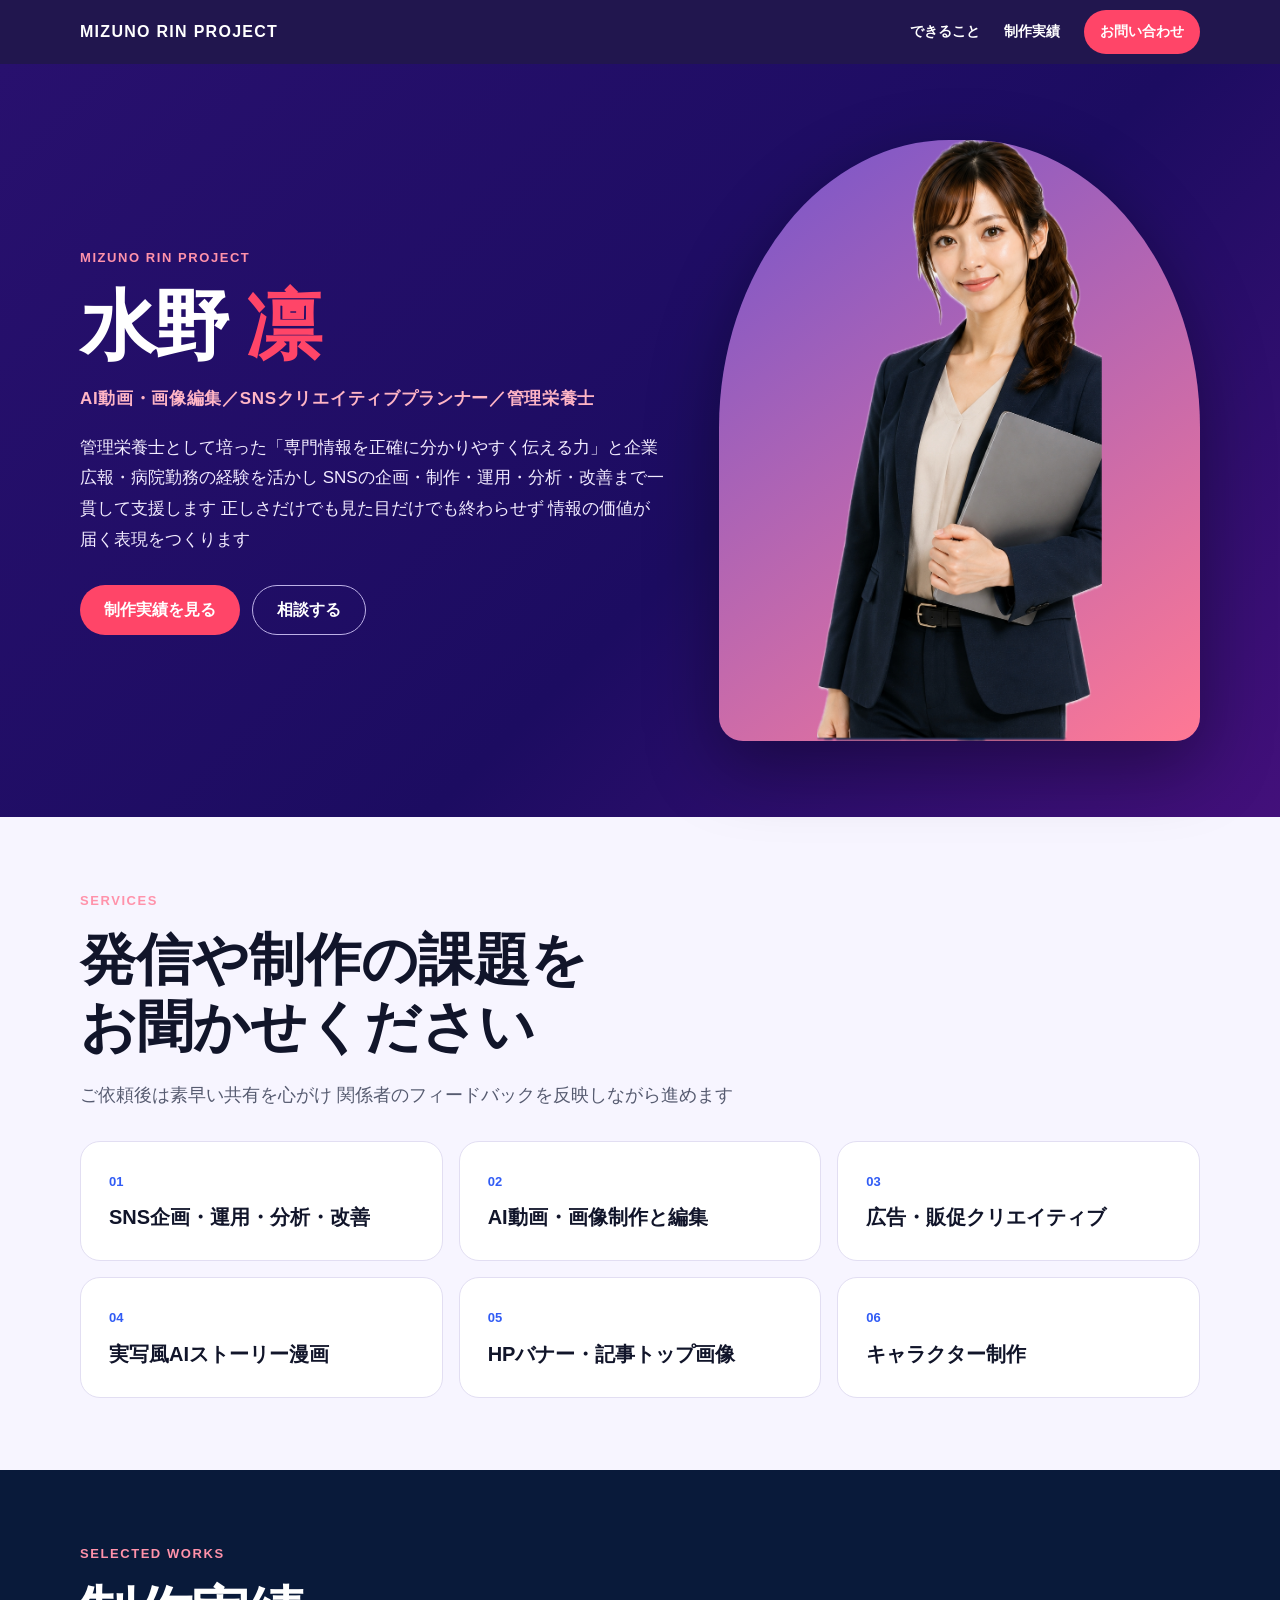
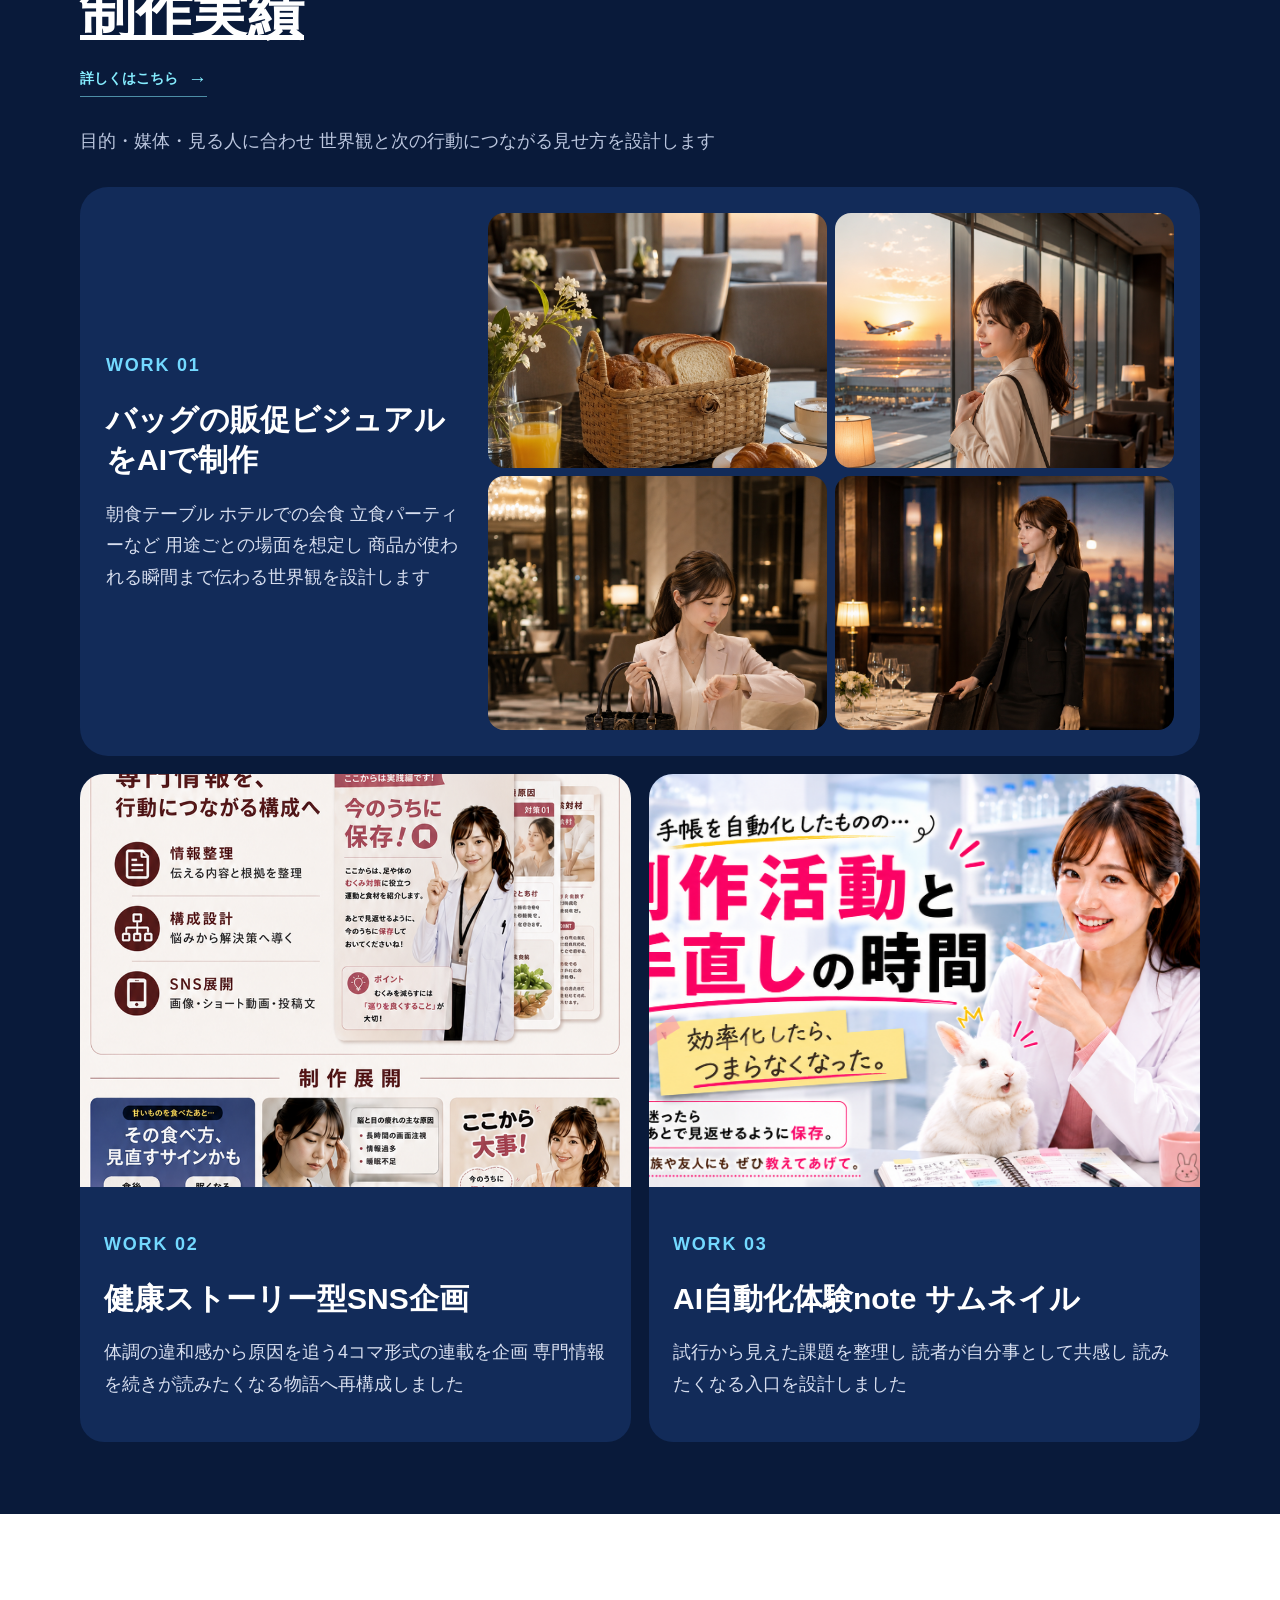
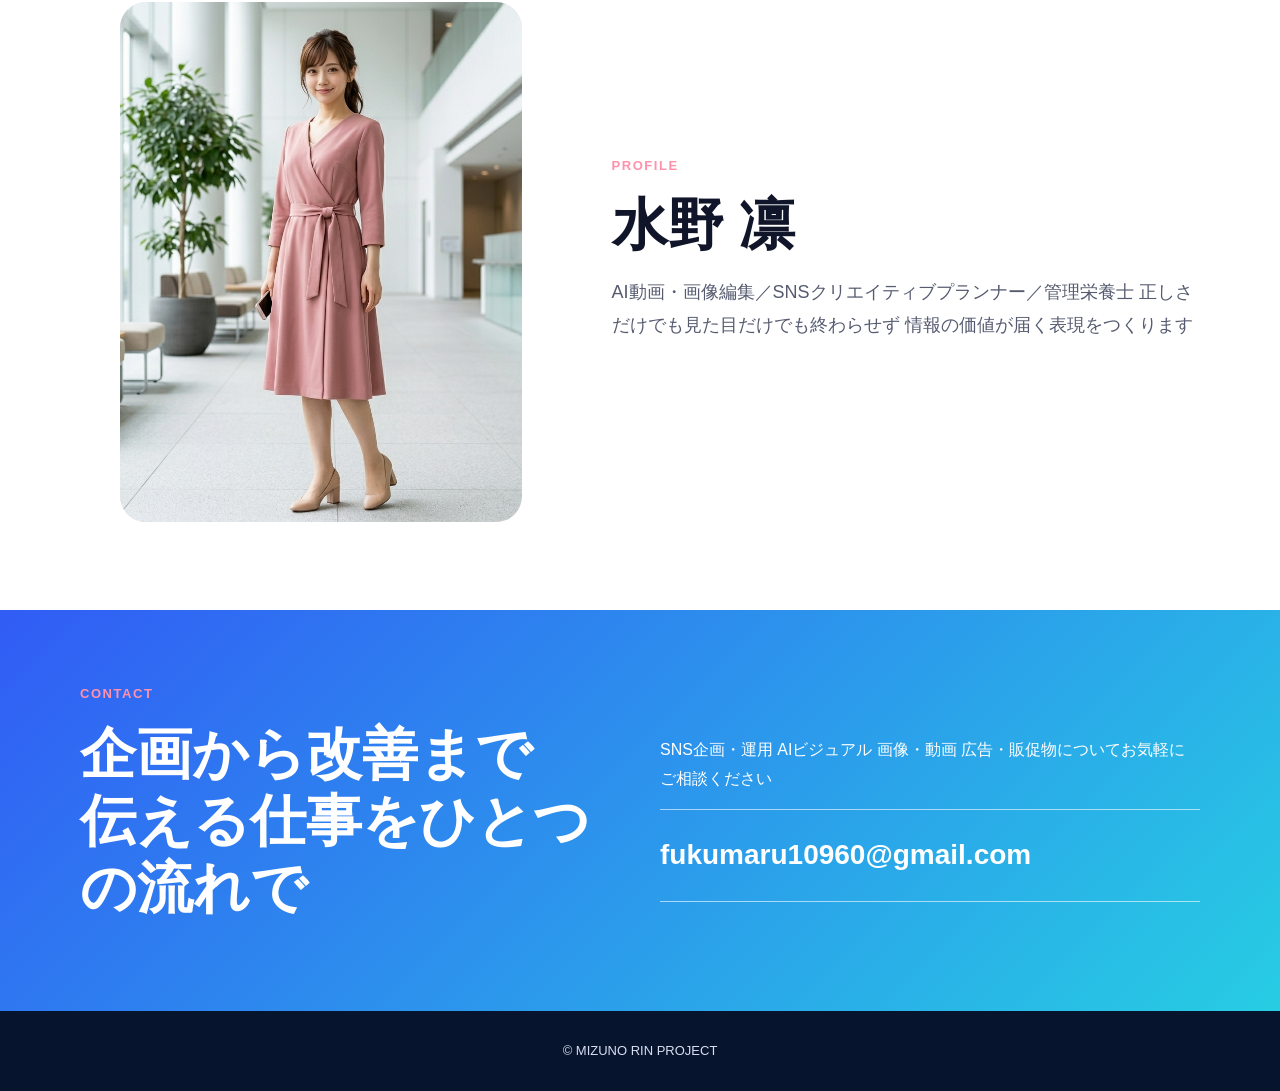
==== index.html @ 1989975f "Enlarge portfolio imagery and tighten spacing" ====
<!doctype html>
<html lang="ja">
<head>
  <meta charset="utf-8">
  <meta name="viewport" content="width=device-width,initial-scale=1">
  <script>if(new URLSearchParams(location.search).get("v")==="b99cf6d")location.replace("/portfolio/")</script>
  <title>水野凛｜AI動画・画像編集・SNSクリエイティブ</title>
  <meta name="description" content="水野凛プロジェクト SNS企画 AI動画・画像編集 販促ビジュアル制作を支援します">
  <style>
    :root{--purple:#24106b;--deep:#091a3a;--pink:#ff4568;--blue:#315cf5;--paper:#f7f5ff;--ink:#11152a}
    *{box-sizing:border-box}
    html{scroll-behavior:smooth}
    body{margin:0;color:var(--ink);background:#fff;font-family:"Yu Gothic",Meiryo,sans-serif;line-height:1.8}
    img{display:block;max-width:100%}
    a{color:inherit}
    .wrap{width:min(1120px,calc(100% - 40px));margin:auto}
    .nav{position:sticky;top:0;z-index:20;background:rgba(20,8,67,.94);backdrop-filter:blur(12px)}
    .nav-inner{min-height:64px;display:flex;align-items:center;justify-content:space-between;gap:20px;color:#fff}
    .brand{text-decoration:none;font-weight:800;letter-spacing:.08em}
    .nav-links{display:flex;gap:24px;align-items:center}
    .nav-links a{text-decoration:none;font-weight:700;font-size:14px}
    .nav-links .nav-cta{padding:9px 16px;border-radius:999px;background:var(--pink)}
    .hero{color:#fff;background:linear-gradient(135deg,#28106e 0%,#1c0c61 58%,#43107b 100%);padding:76px 0}
    .hero-grid{display:grid;grid-template-columns:1.1fr .9fr;align-items:center;gap:52px}
    .eyebrow,.section-label{margin:0 0 14px;color:#ff92aa;font-weight:900;letter-spacing:.12em;font-size:13px}
    h1{margin:0;font-size:clamp(42px,6vw,76px);line-height:1.12;letter-spacing:-.03em}
    h1 span{color:var(--pink)}
    .hero-role{margin:16px 0 0;color:#ffb5c5;font-size:17px;font-weight:800;letter-spacing:.04em}
    .lead{max-width:720px;margin:18px 0 0;font-size:17px;color:#f2ebff}
    .hero-actions{display:flex;flex-wrap:wrap;gap:12px;margin-top:30px}
    .button{display:inline-flex;min-height:50px;align-items:center;justify-content:center;padding:0 24px;border-radius:999px;text-decoration:none;font-weight:900}
    .primary{background:var(--pink);color:#fff}.secondary{border:1px solid #bdb1e7;color:#fff}
    .hero-image{align-self:end;overflow:hidden;margin:0;border-radius:48% 48% 24px 24px;background:linear-gradient(145deg,#7455cc,#ff7894);box-shadow:0 24px 70px rgba(0,0,0,.36)}
    .hero-image img{width:100%;aspect-ratio:4/5;object-fit:contain;object-position:center bottom}
    section{padding:72px 0}
    .section-title{margin:0 0 18px;font-size:clamp(32px,5vw,56px);line-height:1.2}
    .intro{max-width:780px;margin:0 0 30px;font-size:18px;color:#565b70}
    .services{background:var(--paper)}
    .service-grid{display:grid;grid-template-columns:repeat(3,1fr);gap:16px}
    .service-card{padding:28px;border-radius:20px;background:#fff;border:1px solid #e2def2}
    .service-card b{display:block;margin-bottom:10px;color:var(--blue);font-size:13px}
    .service-card h3{margin:0;font-size:20px;line-height:1.45}
    .works{background:var(--deep);color:#fff}
    .works .intro{color:#bbc6de}
    .feature{display:grid;grid-template-columns:.68fr 1.32fr;gap:28px;align-items:center;padding:26px;border-radius:28px;background:#122b59}
    .feature h3,.work-card h3{margin:8px 0 16px;font-size:30px;line-height:1.35}
    .feature p,.work-card p{color:#d7deef;font-size:18px;line-height:1.75}
    .gallery{display:grid;grid-template-columns:1fr 1fr;gap:8px}
    .gallery img{width:100%;aspect-ratio:4/3;object-fit:cover;border-radius:16px}
    .gallery img:nth-child(n+2){object-position:center top}
    .work-grid{display:grid;grid-template-columns:1fr 1fr;gap:18px;margin-top:18px}
    .work-card{overflow:hidden;border-radius:24px;background:#122b59}
    .work-card>img{width:100%;aspect-ratio:4/3;object-fit:cover}
    .work-copy{padding:24px}
    .work-index{color:#73d9ff!important;font-weight:900;font-size:14px;letter-spacing:.1em}
    .about-grid{display:grid;grid-template-columns:.9fr 1.1fr;gap:50px;align-items:center}
    .about-photo{display:flex;align-items:flex-end;justify-content:center;overflow:hidden;min-height:520px;border-radius:26px;background:linear-gradient(145deg,#f3eaff,#ffdfe6)}
    .about-photo img{width:100%;height:520px;object-fit:cover;object-position:center 24%}
    .contact{background:linear-gradient(135deg,#315cf5,#27cde3);color:#fff}
    .contact-grid{display:grid;grid-template-columns:1fr 1fr;gap:40px;align-items:center}
    .mail{display:block;padding:20px 0;border-top:1px solid rgba(255,255,255,.6);border-bottom:1px solid rgba(255,255,255,.6);font-size:clamp(18px,3vw,28px);font-weight:900;text-decoration:none;overflow-wrap:anywhere}
    footer{padding:28px 0;background:#07142d;color:#d7deef;text-align:center;font-size:13px}
    .floating{display:none}
    @media(max-width:760px){
      .wrap{width:min(100% - 28px,620px)}
      .nav-inner{min-height:58px}.brand{font-size:13px}.nav-links a:not(.nav-cta){display:none}.nav-links{gap:0}
      .nav-links .nav-cta{padding:8px 13px;font-size:13px}
      .hero{padding:48px 0 56px}.hero-grid,.feature,.about-grid,.contact-grid{grid-template-columns:1fr;gap:28px}
      h1{font-size:44px}.hero-role{font-size:15px}.lead{font-size:16px}.hero-image{order:-1;width:min(88%,360px);margin:0 auto;border-radius:48% 48% 20px 20px}.hero-image img{aspect-ratio:4/4.6}
      section{padding:48px 0}.section-title{font-size:32px}.intro{font-size:17px;margin-bottom:24px}
      .service-grid,.work-grid{grid-template-columns:1fr}.service-card{padding:22px}
      .feature{padding:18px}.feature h3,.work-card h3{font-size:25px}.feature p,.work-card p{font-size:17px}.gallery{gap:7px}.gallery img{border-radius:10px}
      .work-copy{padding:20px}.about-photo{min-height:420px}.about-photo img{height:420px}
      .floating{display:flex;position:fixed;right:14px;bottom:14px;z-index:30;min-height:48px;align-items:center;padding:0 18px;border-radius:999px;background:var(--pink);color:#fff;text-decoration:none;font-weight:900;box-shadow:0 10px 30px rgba(0,0,0,.28)}
    }
  
    .works-more{display:inline-flex;align-items:center;gap:10px;margin:-18px 0 28px;color:#85edff;border-bottom:1px solid rgba(133,237,255,.55);font-size:14px;font-weight:800;text-decoration:none}
    .works-more span{font-size:19px;transition:transform .2s ease}
    .works-more:hover span{transform:translateX(4px)}
  </style>
</head>
<body>
  <header class="nav"><div class="wrap nav-inner"><a class="brand" href="#top">MIZUNO RIN PROJECT</a><nav class="nav-links"><a href="#services">できること</a><a href="https://mizunorinproject-web.github.io/portfolio/">制作実績</a><a class="nav-cta" href="#contact">お問い合わせ</a></nav></div></header>
  <main>
    <section class="hero" id="top"><div class="wrap hero-grid"><div><p class="eyebrow">MIZUNO RIN PROJECT</p><h1>水野 <span>凛</span></h1><p class="hero-role">AI動画・画像編集／SNSクリエイティブプランナー／管理栄養士</p><p class="lead">管理栄養士として培った「専門情報を正確に分かりやすく伝える力」と企業広報・病院勤務の経験を活かし SNSの企画・制作・運用・分析・改善まで一貫して支援します 正しさだけでも見た目だけでも終わらせず 情報の価値が届く表現をつくります</p><div class="hero-actions"><a class="button primary" href="https://mizunorinproject-web.github.io/portfolio/">制作実績を見る</a><a class="button secondary" href="#contact">相談する</a></div></div><figure class="hero-image"><img src="public/assets/mizuno-rin-suit.png" alt="スーツ姿の水野凛"></figure></div></section>
    <section class="services" id="services"><div class="wrap"><p class="section-label">SERVICES</p><h2 class="section-title">発信や制作の課題を<br>お聞かせください</h2><p class="intro">ご依頼後は素早い共有を心がけ 関係者のフィードバックを反映しながら進めます</p><div class="service-grid"><article class="service-card"><b>01</b><h3>SNS企画・運用・分析・改善</h3></article><article class="service-card"><b>02</b><h3>AI動画・画像制作と編集</h3></article><article class="service-card"><b>03</b><h3>広告・販促クリエイティブ</h3></article><article class="service-card"><b>04</b><h3>実写風AIストーリー漫画</h3></article><article class="service-card"><b>05</b><h3>HPバナー・記事トップ画像</h3></article><article class="service-card"><b>06</b><h3>キャラクター制作</h3></article></div></div></section>
    <section class="works" id="works"><div class="wrap"><p class="section-label">SELECTED WORKS</p><h2 class="section-title"><a href="https://mizunorinproject-web.github.io/portfolio/">制作実績</a></h2><a class="works-more" href="https://mizunorinproject-web.github.io/portfolio/">詳しくはこちら <span>→</span></a><p class="intro">目的・媒体・見る人に合わせ 世界観と次の行動につながる見せ方を設計します</p><article class="feature"><div><p class="work-index">WORK 01</p><h3>バッグの販促ビジュアルをAIで制作</h3><p>朝食テーブル ホテルでの会食 立食パーティーなど 用途ごとの場面を想定し 商品が使われる瞬間まで伝わる世界観を設計します</p></div><div class="gallery"><img src="public/assets/basket-breakfast.png" alt="朝食テーブルのカゴバッグ"><img src="public/assets/basket-airport.png" alt="空港ラウンジのカゴバッグ"><img src="public/assets/basket-hotel.png" alt="ホテルでのカゴバッグ"><img src="public/assets/basket-dinner.png" alt="会食でのカゴバッグ"></div></article><div class="work-grid"><article class="work-card"><img src="portfolio2.png" alt="健康ストーリー型SNS企画"><div class="work-copy"><p class="work-index">WORK 02</p><h3>健康ストーリー型SNS企画</h3><p>体調の違和感から原因を追う4コマ形式の連載を企画 専門情報を続きが読みたくなる物語へ再構成しました</p></div></article><article class="work-card"><img src="public/assets/ai-note-thumbnail.png" alt="AI自動化体験noteのサムネイル"><div class="work-copy"><p class="work-index">WORK 03</p><h3>AI自動化体験note サムネイル</h3><p>試行から見えた課題を整理し 読者が自分事として共感し 読みたくなる入口を設計しました</p></div></article></div></div></section>
    <section><div class="wrap about-grid"><figure class="about-photo"><img src="public/assets/mizuno-rin-casual.jpeg" alt="ピンクのカジュアルウェアを着た水野凛"></figure><div><p class="section-label">PROFILE</p><h2 class="section-title">水野 凛</h2><p class="intro">AI動画・画像編集／SNSクリエイティブプランナー／管理栄養士 正しさだけでも見た目だけでも終わらせず 情報の価値が届く表現をつくります</p></div></div></section>
    <section class="contact" id="contact"><div class="wrap contact-grid"><div><p class="section-label">CONTACT</p><h2 class="section-title">企画から改善まで<br>伝える仕事をひとつの流れで</h2></div><div><p>SNS企画・運用 AIビジュアル 画像・動画 広告・販促物についてお気軽にご相談ください</p><a class="mail" href="mailto:fukumaru10960@gmail.com">fukumaru10960@gmail.com</a></div></div></section>
  </main>
  <footer>© MIZUNO RIN PROJECT</footer>
  <a class="floating" href="#contact">お問い合わせ</a>
</body>
</html>
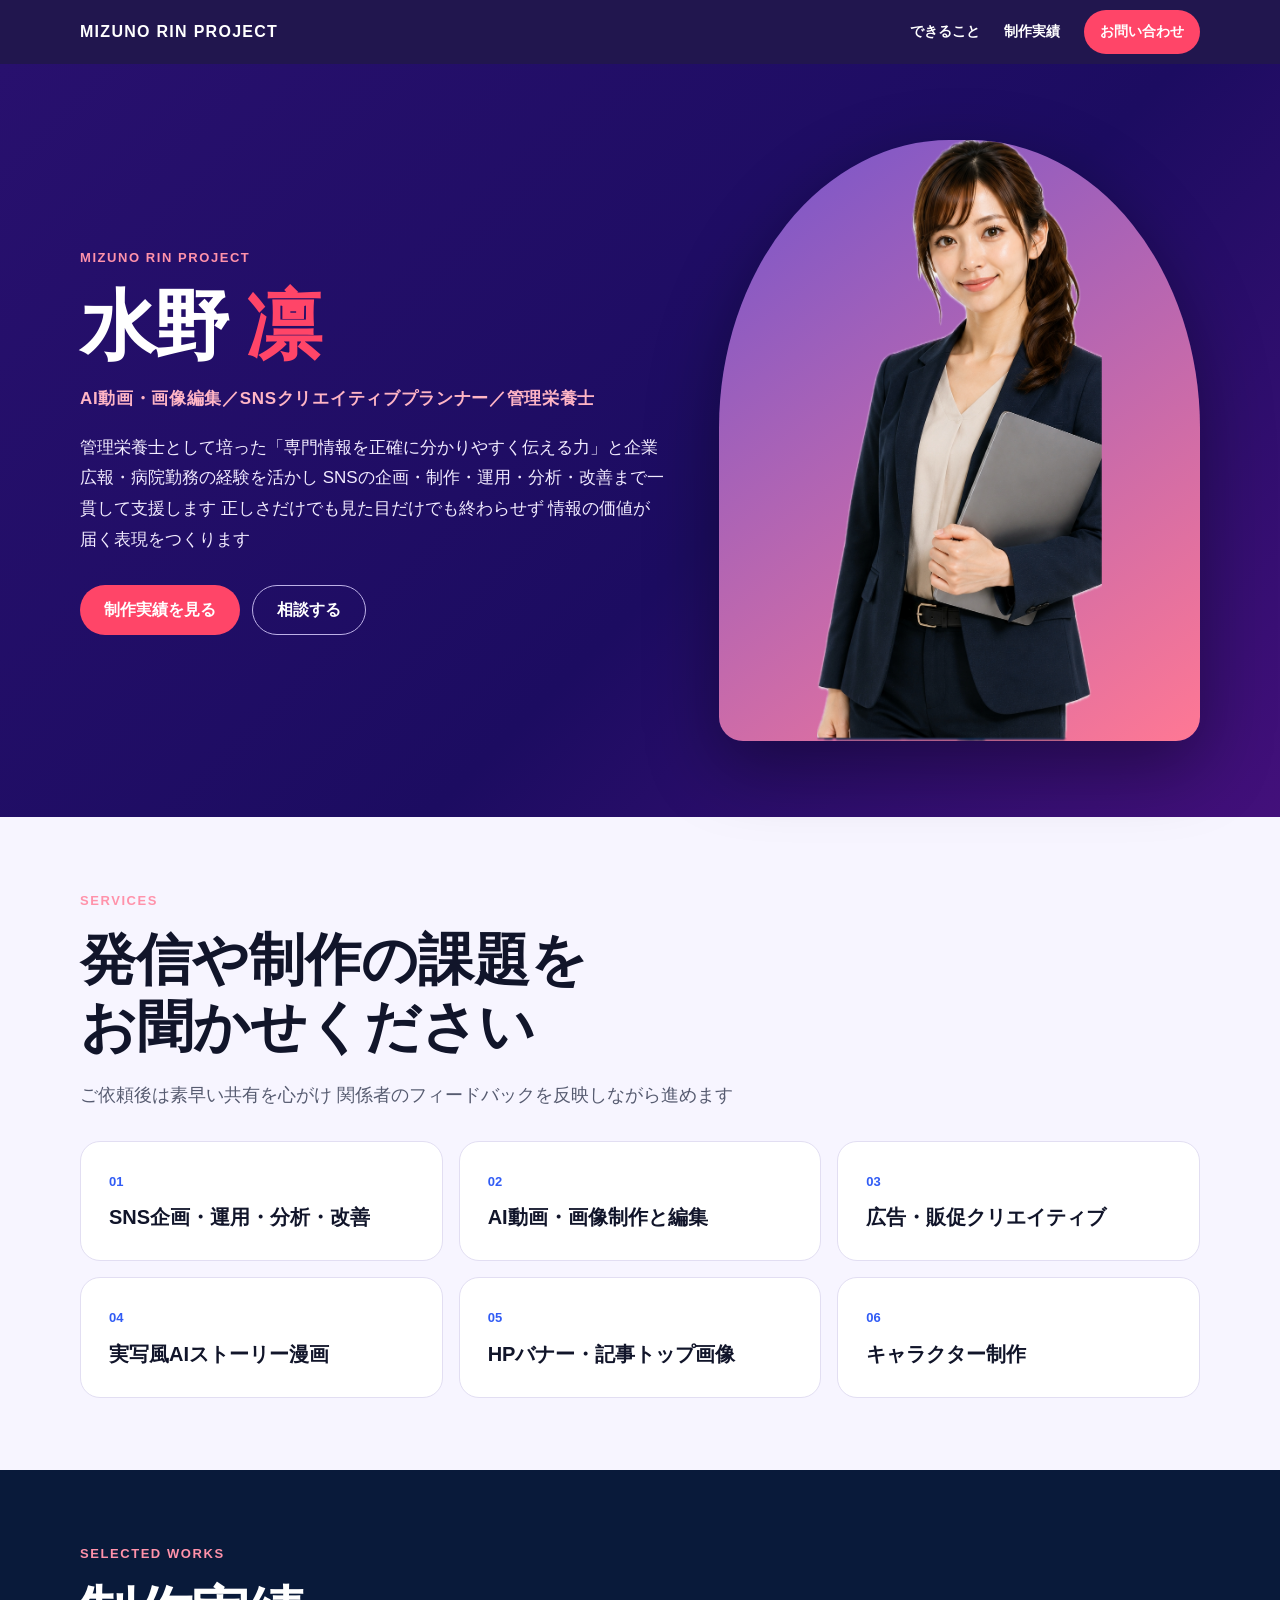
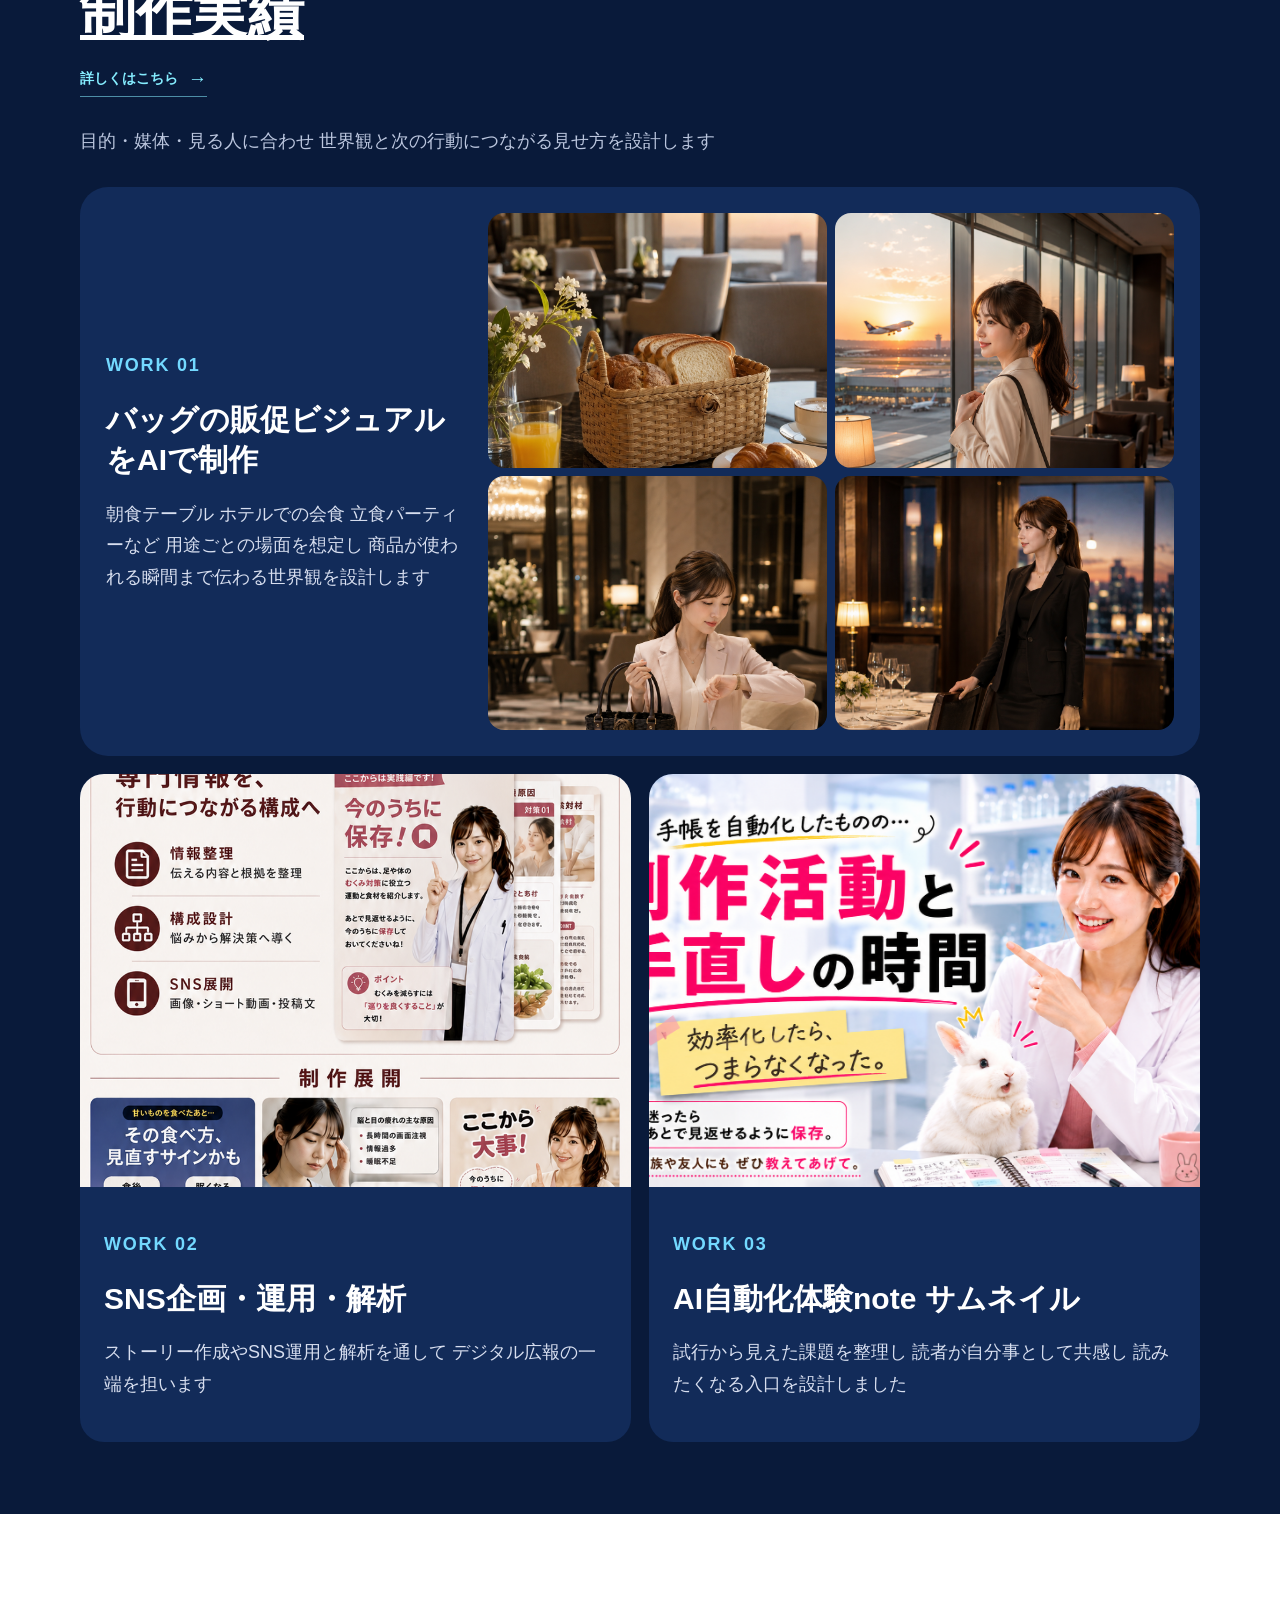
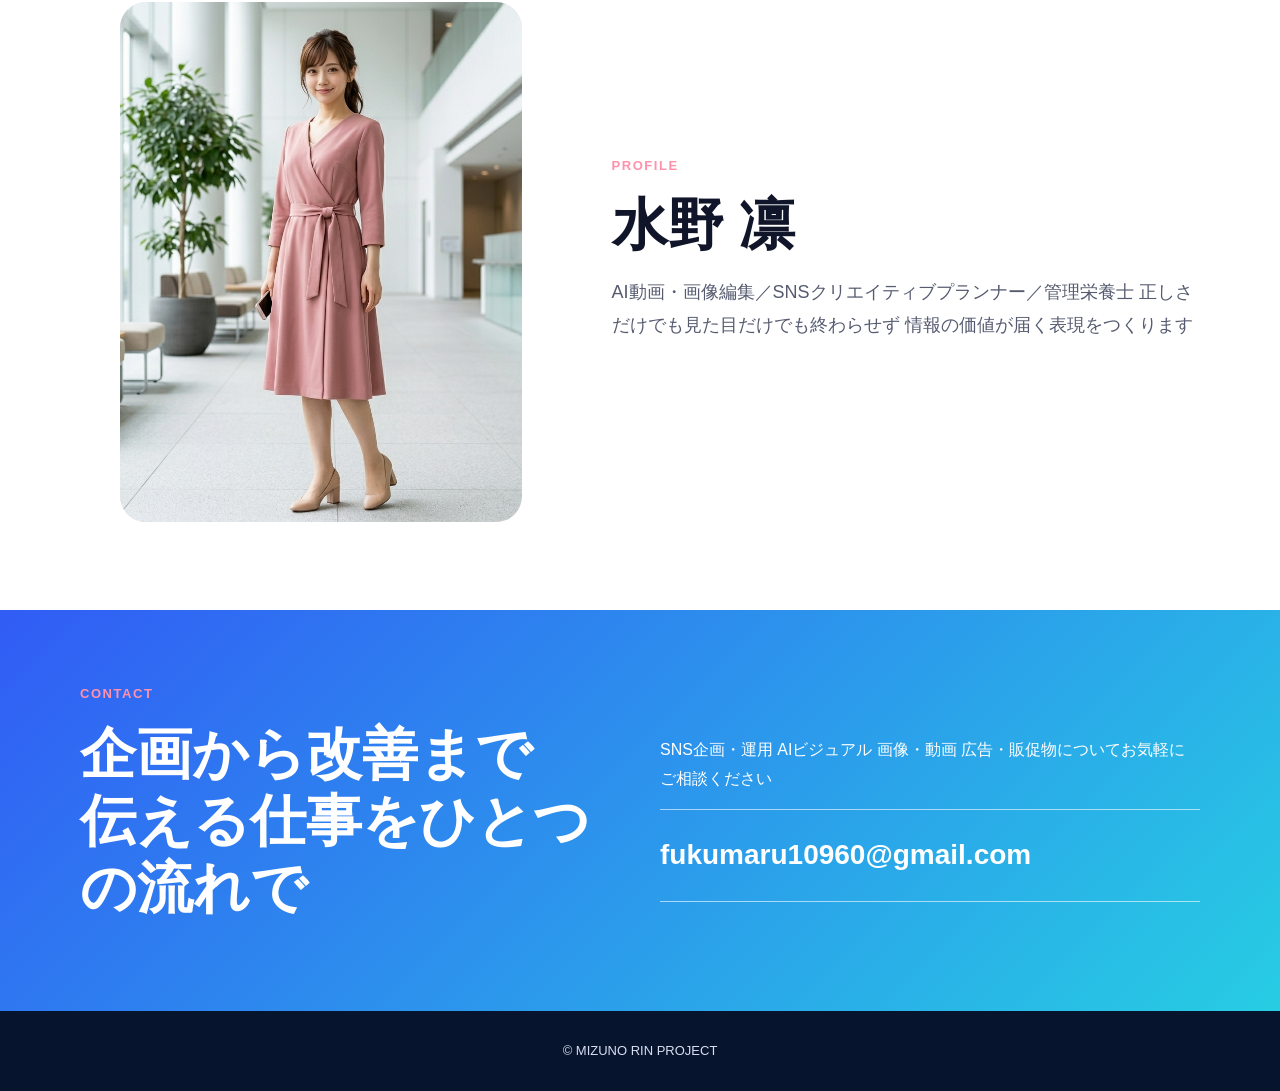
==== commit 598c28cd: "Correct LP SNS service description" ====
--- a/index.html
+++ b/index.html
@@ -84,7 +84,7 @@
   <main>
     <section class="hero" id="top"><div class="wrap hero-grid"><div><p class="eyebrow">MIZUNO RIN PROJECT</p><h1>水野 <span>凛</span></h1><p class="hero-role">AI動画・画像編集／SNSクリエイティブプランナー／管理栄養士</p><p class="lead">管理栄養士として培った「専門情報を正確に分かりやすく伝える力」と企業広報・病院勤務の経験を活かし SNSの企画・制作・運用・分析・改善まで一貫して支援します 正しさだけでも見た目だけでも終わらせず 情報の価値が届く表現をつくります</p><div class="hero-actions"><a class="button primary" href="https://mizunorinproject-web.github.io/portfolio/">制作実績を見る</a><a class="button secondary" href="#contact">相談する</a></div></div><figure class="hero-image"><img src="public/assets/mizuno-rin-suit.png" alt="スーツ姿の水野凛"></figure></div></section>
     <section class="services" id="services"><div class="wrap"><p class="section-label">SERVICES</p><h2 class="section-title">発信や制作の課題を<br>お聞かせください</h2><p class="intro">ご依頼後は素早い共有を心がけ 関係者のフィードバックを反映しながら進めます</p><div class="service-grid"><article class="service-card"><b>01</b><h3>SNS企画・運用・分析・改善</h3></article><article class="service-card"><b>02</b><h3>AI動画・画像制作と編集</h3></article><article class="service-card"><b>03</b><h3>広告・販促クリエイティブ</h3></article><article class="service-card"><b>04</b><h3>実写風AIストーリー漫画</h3></article><article class="service-card"><b>05</b><h3>HPバナー・記事トップ画像</h3></article><article class="service-card"><b>06</b><h3>キャラクター制作</h3></article></div></div></section>
-    <section class="works" id="works"><div class="wrap"><p class="section-label">SELECTED WORKS</p><h2 class="section-title"><a href="https://mizunorinproject-web.github.io/portfolio/">制作実績</a></h2><a class="works-more" href="https://mizunorinproject-web.github.io/portfolio/">詳しくはこちら <span>→</span></a><p class="intro">目的・媒体・見る人に合わせ 世界観と次の行動につながる見せ方を設計します</p><article class="feature"><div><p class="work-index">WORK 01</p><h3>バッグの販促ビジュアルをAIで制作</h3><p>朝食テーブル ホテルでの会食 立食パーティーなど 用途ごとの場面を想定し 商品が使われる瞬間まで伝わる世界観を設計します</p></div><div class="gallery"><img src="public/assets/basket-breakfast.png" alt="朝食テーブルのカゴバッグ"><img src="public/assets/basket-airport.png" alt="空港ラウンジのカゴバッグ"><img src="public/assets/basket-hotel.png" alt="ホテルでのカゴバッグ"><img src="public/assets/basket-dinner.png" alt="会食でのカゴバッグ"></div></article><div class="work-grid"><article class="work-card"><img src="portfolio2.png" alt="健康ストーリー型SNS企画"><div class="work-copy"><p class="work-index">WORK 02</p><h3>健康ストーリー型SNS企画</h3><p>体調の違和感から原因を追う4コマ形式の連載を企画 専門情報を続きが読みたくなる物語へ再構成しました</p></div></article><article class="work-card"><img src="public/assets/ai-note-thumbnail.png" alt="AI自動化体験noteのサムネイル"><div class="work-copy"><p class="work-index">WORK 03</p><h3>AI自動化体験note サムネイル</h3><p>試行から見えた課題を整理し 読者が自分事として共感し 読みたくなる入口を設計しました</p></div></article></div></div></section>
+    <section class="works" id="works"><div class="wrap"><p class="section-label">SELECTED WORKS</p><h2 class="section-title"><a href="https://mizunorinproject-web.github.io/portfolio/">制作実績</a></h2><a class="works-more" href="https://mizunorinproject-web.github.io/portfolio/">詳しくはこちら <span>→</span></a><p class="intro">目的・媒体・見る人に合わせ 世界観と次の行動につながる見せ方を設計します</p><article class="feature"><div><p class="work-index">WORK 01</p><h3>バッグの販促ビジュアルをAIで制作</h3><p>朝食テーブル ホテルでの会食 立食パーティーなど 用途ごとの場面を想定し 商品が使われる瞬間まで伝わる世界観を設計します</p></div><div class="gallery"><img src="public/assets/basket-breakfast.png" alt="朝食テーブルのカゴバッグ"><img src="public/assets/basket-airport.png" alt="空港ラウンジのカゴバッグ"><img src="public/assets/basket-hotel.png" alt="ホテルでのカゴバッグ"><img src="public/assets/basket-dinner.png" alt="会食でのカゴバッグ"></div></article><div class="work-grid"><article class="work-card"><img src="portfolio2.png" alt="SNS企画・運用・解析の制作実績"><div class="work-copy"><p class="work-index">WORK 02</p><h3>SNS企画・運用・解析</h3><p>ストーリー作成やSNS運用と解析を通して デジタル広報の一端を担います</p></div></article><article class="work-card"><img src="public/assets/ai-note-thumbnail.png" alt="AI自動化体験noteのサムネイル"><div class="work-copy"><p class="work-index">WORK 03</p><h3>AI自動化体験note サムネイル</h3><p>試行から見えた課題を整理し 読者が自分事として共感し 読みたくなる入口を設計しました</p></div></article></div></div></section>
     <section><div class="wrap about-grid"><figure class="about-photo"><img src="public/assets/mizuno-rin-casual.jpeg" alt="ピンクのカジュアルウェアを着た水野凛"></figure><div><p class="section-label">PROFILE</p><h2 class="section-title">水野 凛</h2><p class="intro">AI動画・画像編集／SNSクリエイティブプランナー／管理栄養士 正しさだけでも見た目だけでも終わらせず 情報の価値が届く表現をつくります</p></div></div></section>
     <section class="contact" id="contact"><div class="wrap contact-grid"><div><p class="section-label">CONTACT</p><h2 class="section-title">企画から改善まで<br>伝える仕事をひとつの流れで</h2></div><div><p>SNS企画・運用 AIビジュアル 画像・動画 広告・販促物についてお気軽にご相談ください</p><a class="mail" href="mailto:fukumaru10960@gmail.com">fukumaru10960@gmail.com</a></div></div></section>
   </main>
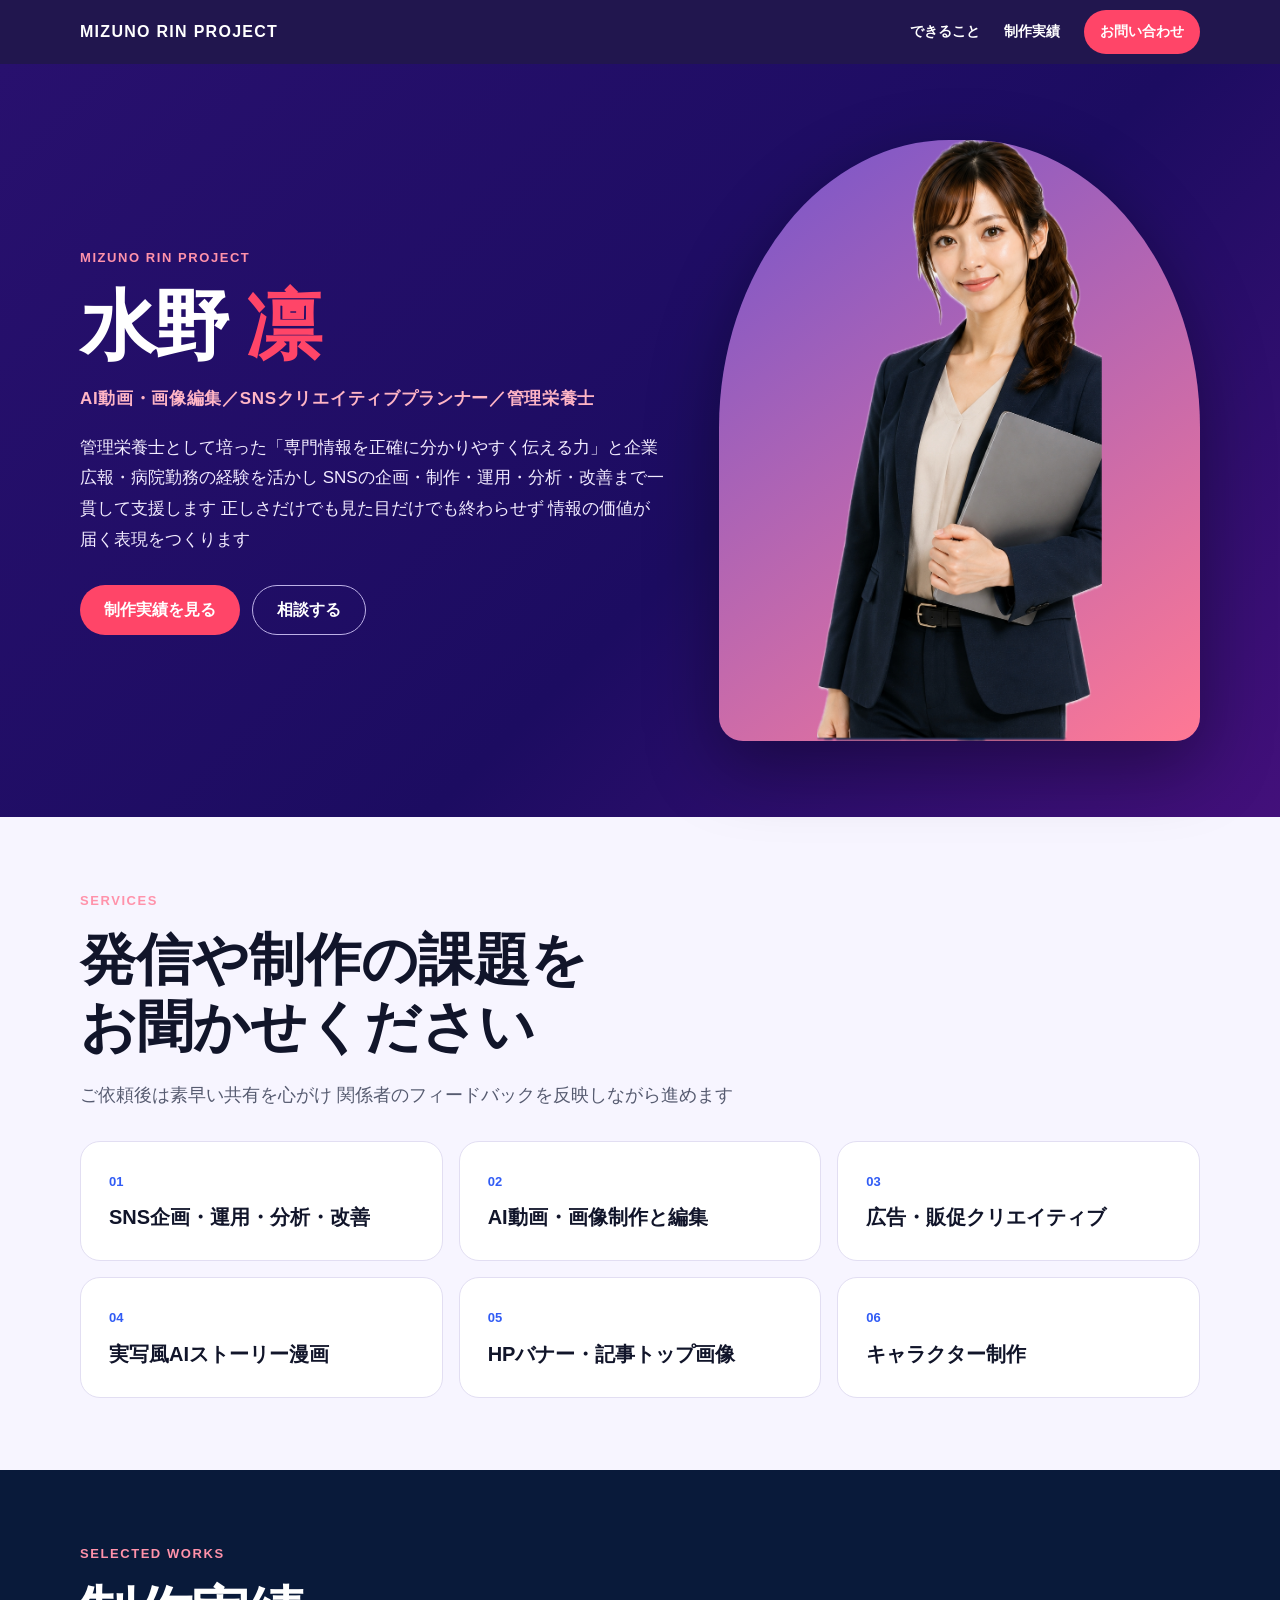
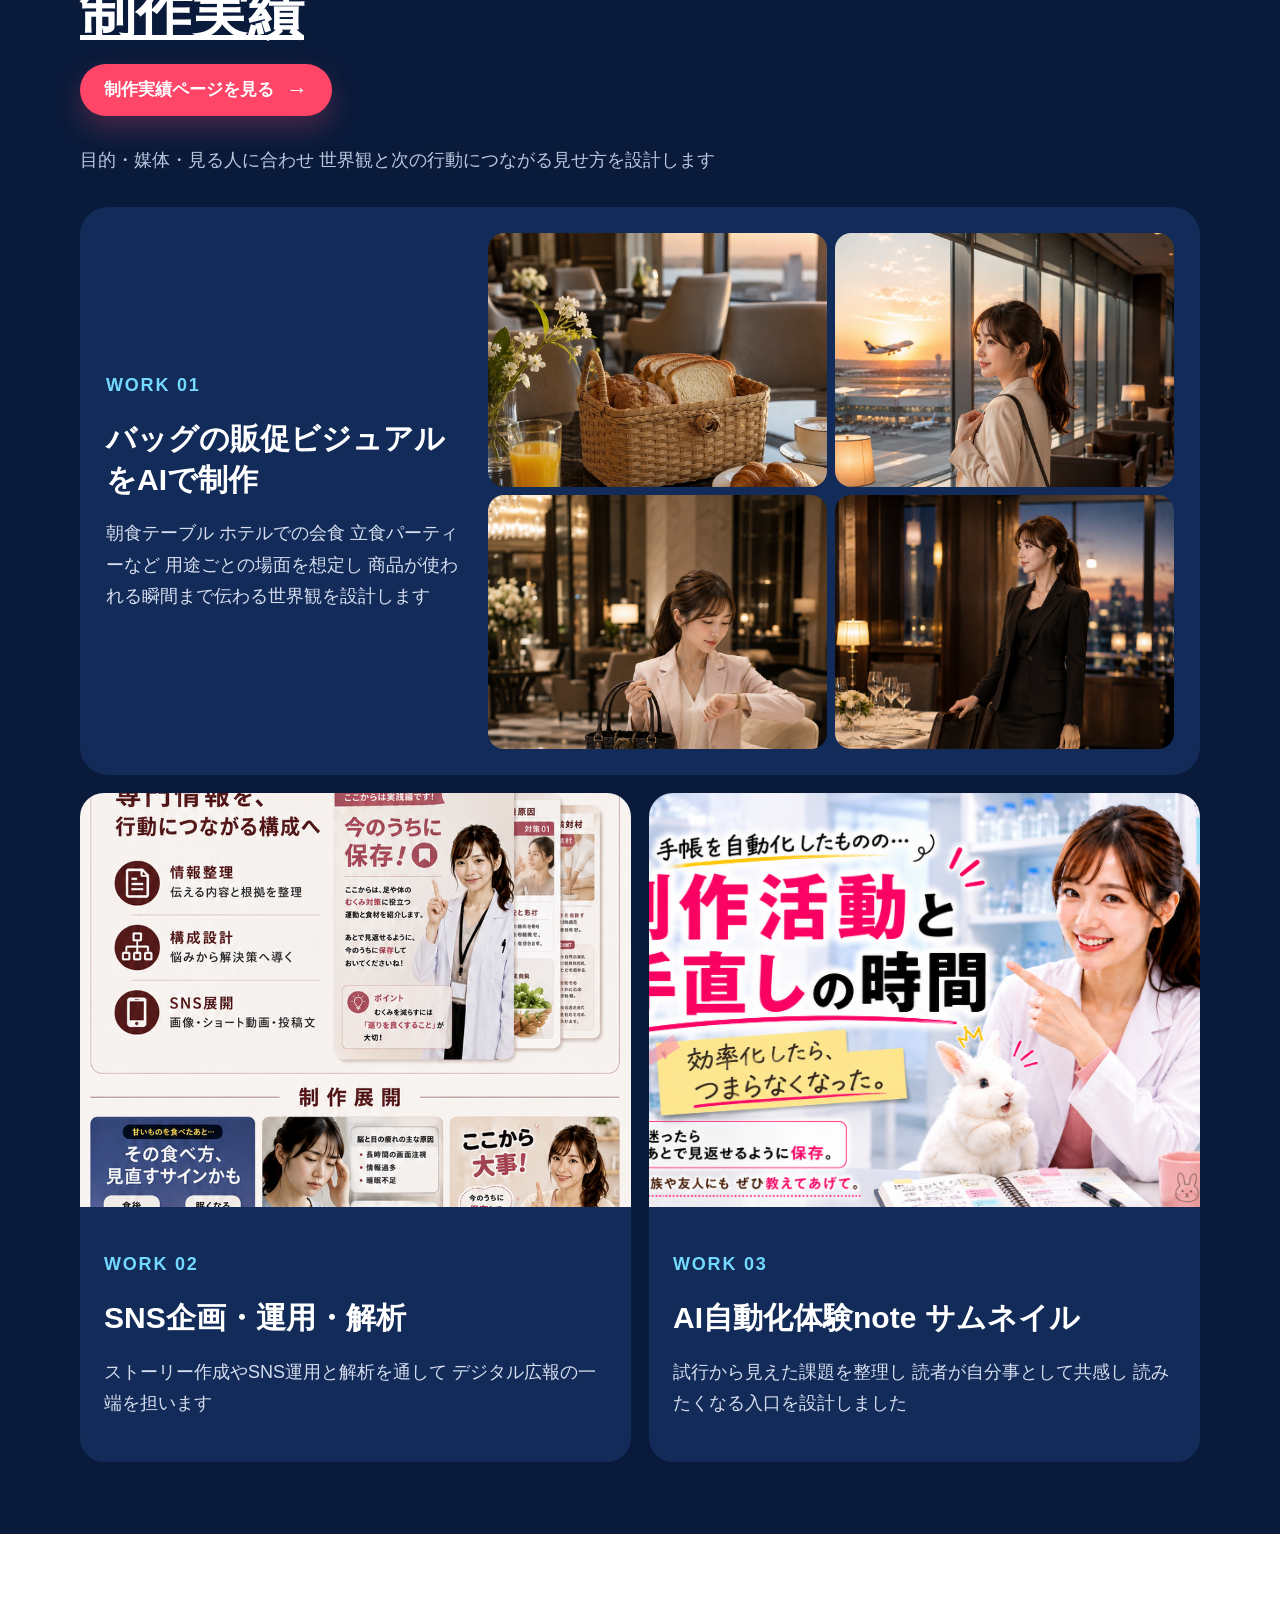
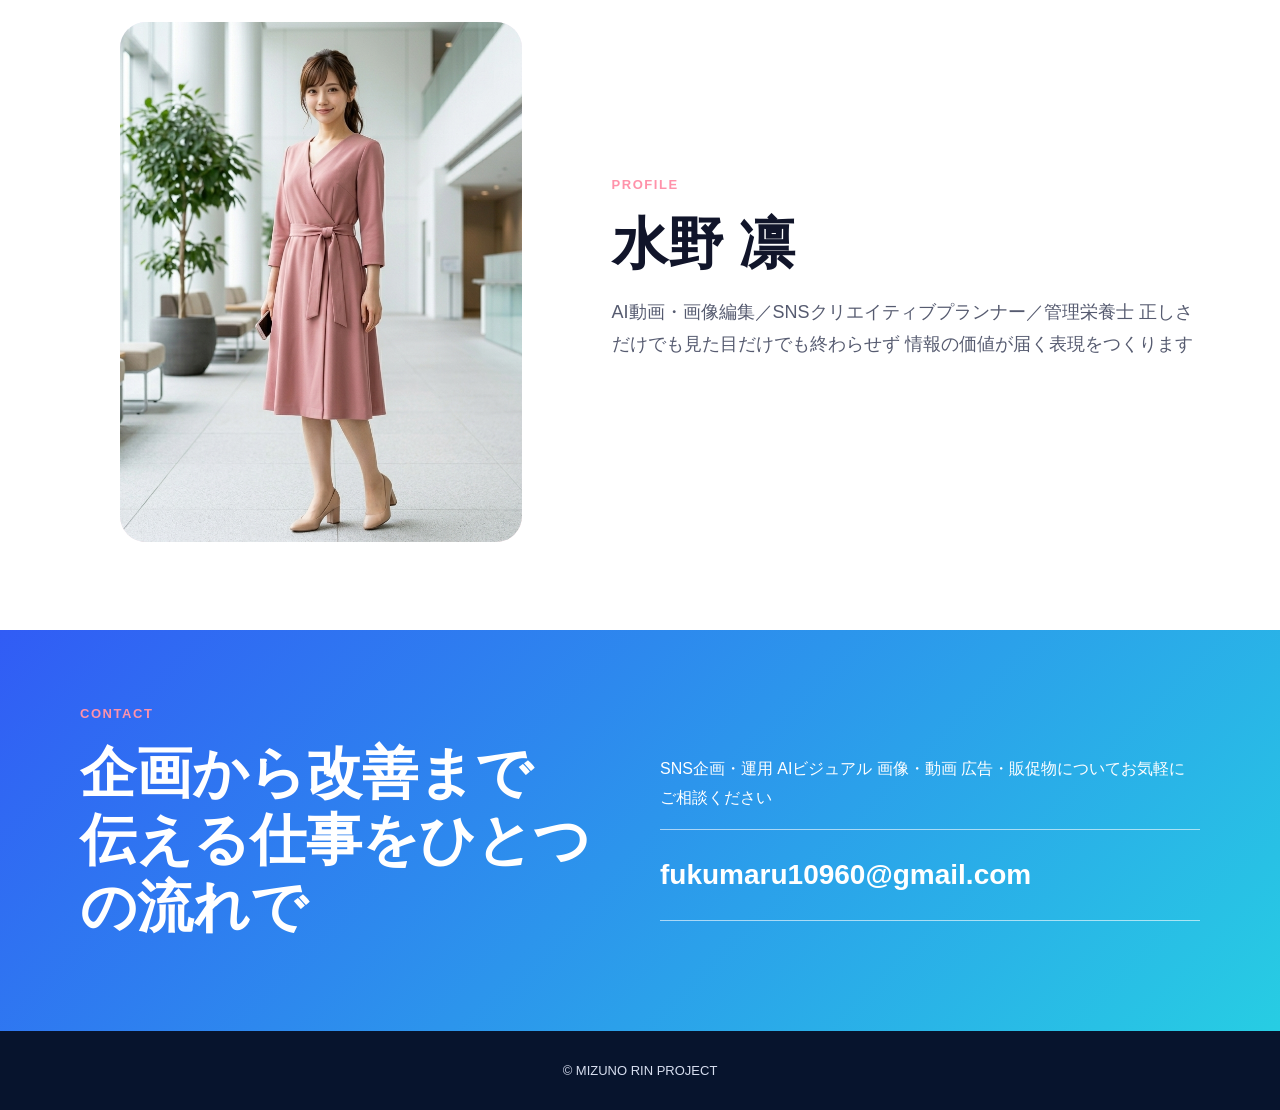
==== commit ef0fcbf0: "Make portfolio link prominent and reliable" ====
--- a/index.html
+++ b/index.html
@@ -74,8 +74,8 @@
       .floating{display:flex;position:fixed;right:14px;bottom:14px;z-index:30;min-height:48px;align-items:center;padding:0 18px;border-radius:999px;background:var(--pink);color:#fff;text-decoration:none;font-weight:900;box-shadow:0 10px 30px rgba(0,0,0,.28)}
     }
   
-    .works-more{display:inline-flex;align-items:center;gap:10px;margin:-18px 0 28px;color:#85edff;border-bottom:1px solid rgba(133,237,255,.55);font-size:14px;font-weight:800;text-decoration:none}
-    .works-more span{font-size:19px;transition:transform .2s ease}
+    .works-more{display:inline-flex;min-height:52px;align-items:center;gap:12px;margin:0 0 28px;padding:0 24px;border-radius:999px;color:#fff;background:var(--pink);font-size:17px;font-weight:900;text-decoration:none;box-shadow:0 12px 28px rgba(239,77,108,.28)}
+    .works-more span{font-size:22px;transition:transform .2s ease}
     .works-more:hover span{transform:translateX(4px)}
   </style>
 </head>
@@ -84,7 +84,7 @@
   <main>
     <section class="hero" id="top"><div class="wrap hero-grid"><div><p class="eyebrow">MIZUNO RIN PROJECT</p><h1>水野 <span>凛</span></h1><p class="hero-role">AI動画・画像編集／SNSクリエイティブプランナー／管理栄養士</p><p class="lead">管理栄養士として培った「専門情報を正確に分かりやすく伝える力」と企業広報・病院勤務の経験を活かし SNSの企画・制作・運用・分析・改善まで一貫して支援します 正しさだけでも見た目だけでも終わらせず 情報の価値が届く表現をつくります</p><div class="hero-actions"><a class="button primary" href="https://mizunorinproject-web.github.io/portfolio/">制作実績を見る</a><a class="button secondary" href="#contact">相談する</a></div></div><figure class="hero-image"><img src="public/assets/mizuno-rin-suit.png" alt="スーツ姿の水野凛"></figure></div></section>
     <section class="services" id="services"><div class="wrap"><p class="section-label">SERVICES</p><h2 class="section-title">発信や制作の課題を<br>お聞かせください</h2><p class="intro">ご依頼後は素早い共有を心がけ 関係者のフィードバックを反映しながら進めます</p><div class="service-grid"><article class="service-card"><b>01</b><h3>SNS企画・運用・分析・改善</h3></article><article class="service-card"><b>02</b><h3>AI動画・画像制作と編集</h3></article><article class="service-card"><b>03</b><h3>広告・販促クリエイティブ</h3></article><article class="service-card"><b>04</b><h3>実写風AIストーリー漫画</h3></article><article class="service-card"><b>05</b><h3>HPバナー・記事トップ画像</h3></article><article class="service-card"><b>06</b><h3>キャラクター制作</h3></article></div></div></section>
-    <section class="works" id="works"><div class="wrap"><p class="section-label">SELECTED WORKS</p><h2 class="section-title"><a href="https://mizunorinproject-web.github.io/portfolio/">制作実績</a></h2><a class="works-more" href="https://mizunorinproject-web.github.io/portfolio/">詳しくはこちら <span>→</span></a><p class="intro">目的・媒体・見る人に合わせ 世界観と次の行動につながる見せ方を設計します</p><article class="feature"><div><p class="work-index">WORK 01</p><h3>バッグの販促ビジュアルをAIで制作</h3><p>朝食テーブル ホテルでの会食 立食パーティーなど 用途ごとの場面を想定し 商品が使われる瞬間まで伝わる世界観を設計します</p></div><div class="gallery"><img src="public/assets/basket-breakfast.png" alt="朝食テーブルのカゴバッグ"><img src="public/assets/basket-airport.png" alt="空港ラウンジのカゴバッグ"><img src="public/assets/basket-hotel.png" alt="ホテルでのカゴバッグ"><img src="public/assets/basket-dinner.png" alt="会食でのカゴバッグ"></div></article><div class="work-grid"><article class="work-card"><img src="portfolio2.png" alt="SNS企画・運用・解析の制作実績"><div class="work-copy"><p class="work-index">WORK 02</p><h3>SNS企画・運用・解析</h3><p>ストーリー作成やSNS運用と解析を通して デジタル広報の一端を担います</p></div></article><article class="work-card"><img src="public/assets/ai-note-thumbnail.png" alt="AI自動化体験noteのサムネイル"><div class="work-copy"><p class="work-index">WORK 03</p><h3>AI自動化体験note サムネイル</h3><p>試行から見えた課題を整理し 読者が自分事として共感し 読みたくなる入口を設計しました</p></div></article></div></div></section>
+    <section class="works" id="works"><div class="wrap"><p class="section-label">SELECTED WORKS</p><h2 class="section-title"><a href="/portfolio/">制作実績</a></h2><a class="works-more" href="/portfolio/">制作実績ページを見る <span>→</span></a><p class="intro">目的・媒体・見る人に合わせ 世界観と次の行動につながる見せ方を設計します</p><article class="feature"><div><p class="work-index">WORK 01</p><h3>バッグの販促ビジュアルをAIで制作</h3><p>朝食テーブル ホテルでの会食 立食パーティーなど 用途ごとの場面を想定し 商品が使われる瞬間まで伝わる世界観を設計します</p></div><div class="gallery"><img src="public/assets/basket-breakfast.png" alt="朝食テーブルのカゴバッグ"><img src="public/assets/basket-airport.png" alt="空港ラウンジのカゴバッグ"><img src="public/assets/basket-hotel.png" alt="ホテルでのカゴバッグ"><img src="public/assets/basket-dinner.png" alt="会食でのカゴバッグ"></div></article><div class="work-grid"><article class="work-card"><img src="portfolio2.png" alt="SNS企画・運用・解析の制作実績"><div class="work-copy"><p class="work-index">WORK 02</p><h3>SNS企画・運用・解析</h3><p>ストーリー作成やSNS運用と解析を通して デジタル広報の一端を担います</p></div></article><article class="work-card"><img src="public/assets/ai-note-thumbnail.png" alt="AI自動化体験noteのサムネイル"><div class="work-copy"><p class="work-index">WORK 03</p><h3>AI自動化体験note サムネイル</h3><p>試行から見えた課題を整理し 読者が自分事として共感し 読みたくなる入口を設計しました</p></div></article></div></div></section>
     <section><div class="wrap about-grid"><figure class="about-photo"><img src="public/assets/mizuno-rin-casual.jpeg" alt="ピンクのカジュアルウェアを着た水野凛"></figure><div><p class="section-label">PROFILE</p><h2 class="section-title">水野 凛</h2><p class="intro">AI動画・画像編集／SNSクリエイティブプランナー／管理栄養士 正しさだけでも見た目だけでも終わらせず 情報の価値が届く表現をつくります</p></div></div></section>
     <section class="contact" id="contact"><div class="wrap contact-grid"><div><p class="section-label">CONTACT</p><h2 class="section-title">企画から改善まで<br>伝える仕事をひとつの流れで</h2></div><div><p>SNS企画・運用 AIビジュアル 画像・動画 広告・販促物についてお気軽にご相談ください</p><a class="mail" href="mailto:fukumaru10960@gmail.com">fukumaru10960@gmail.com</a></div></div></section>
   </main>
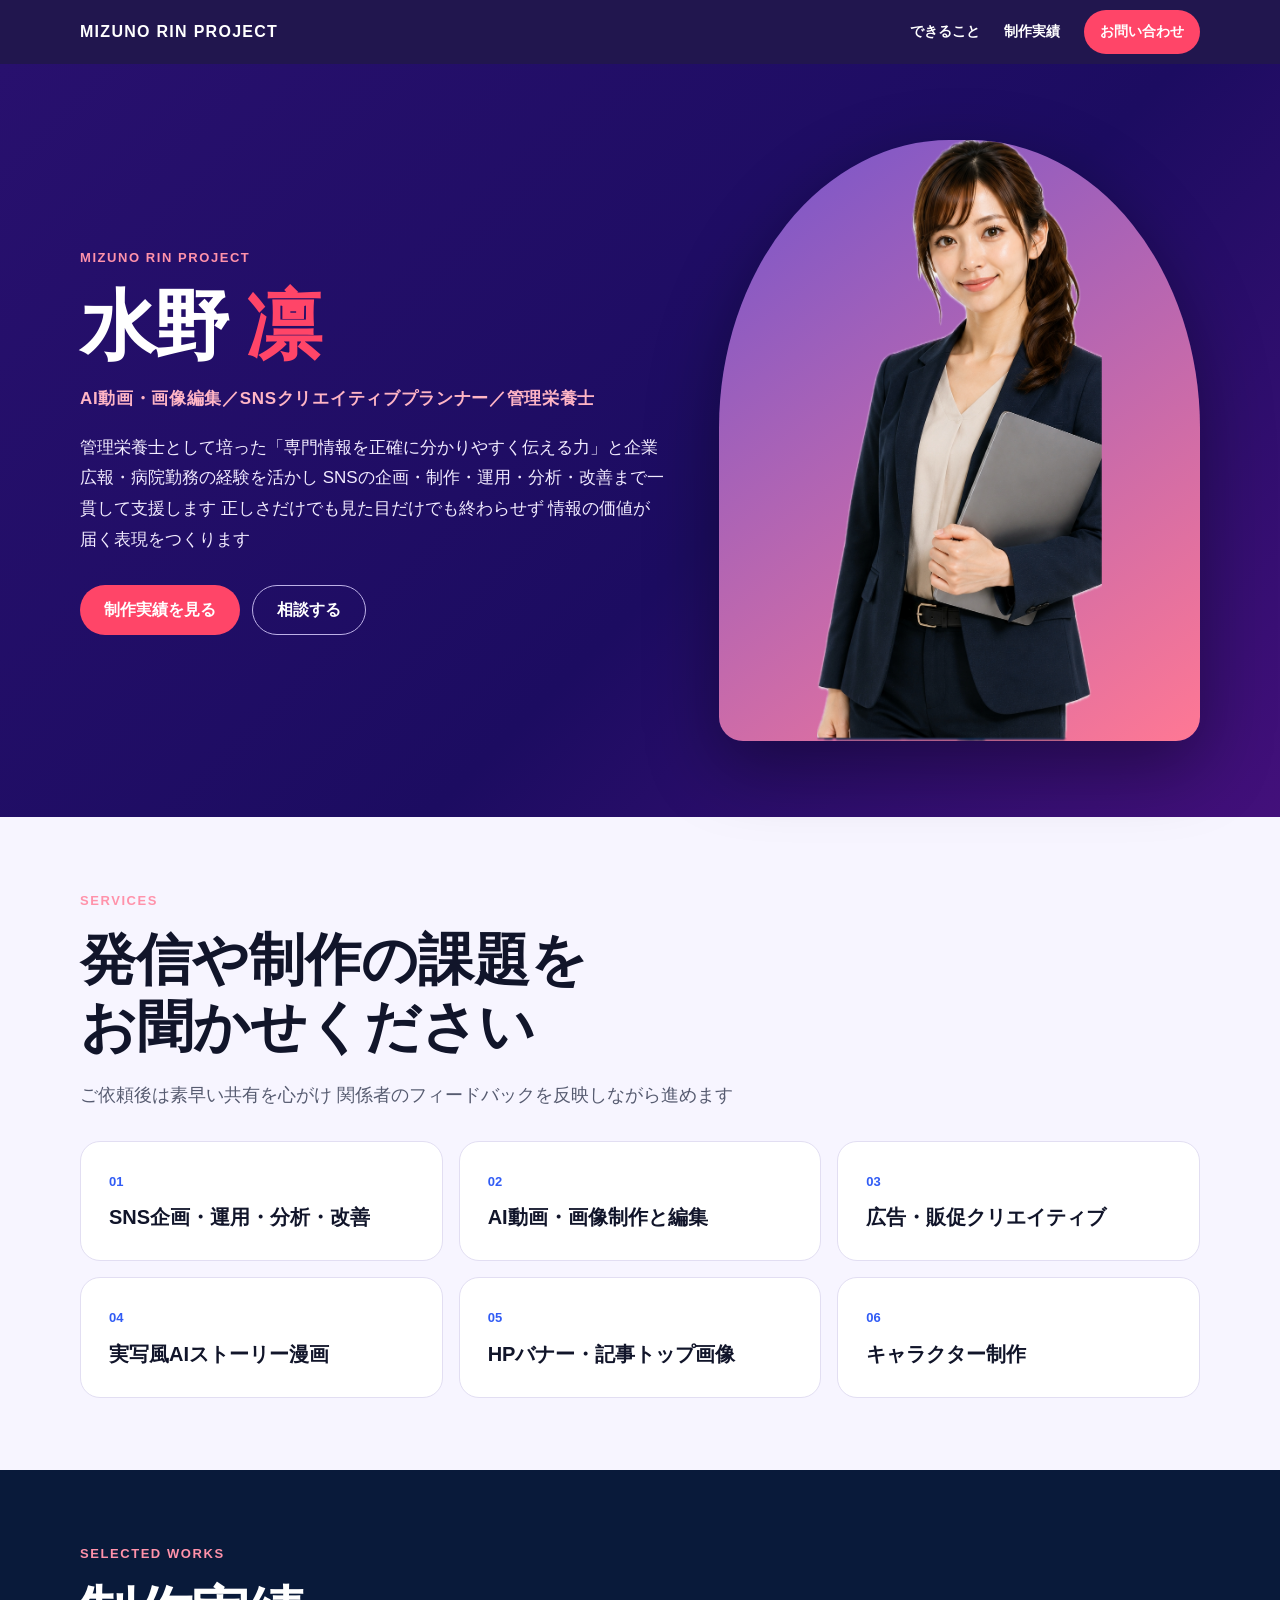
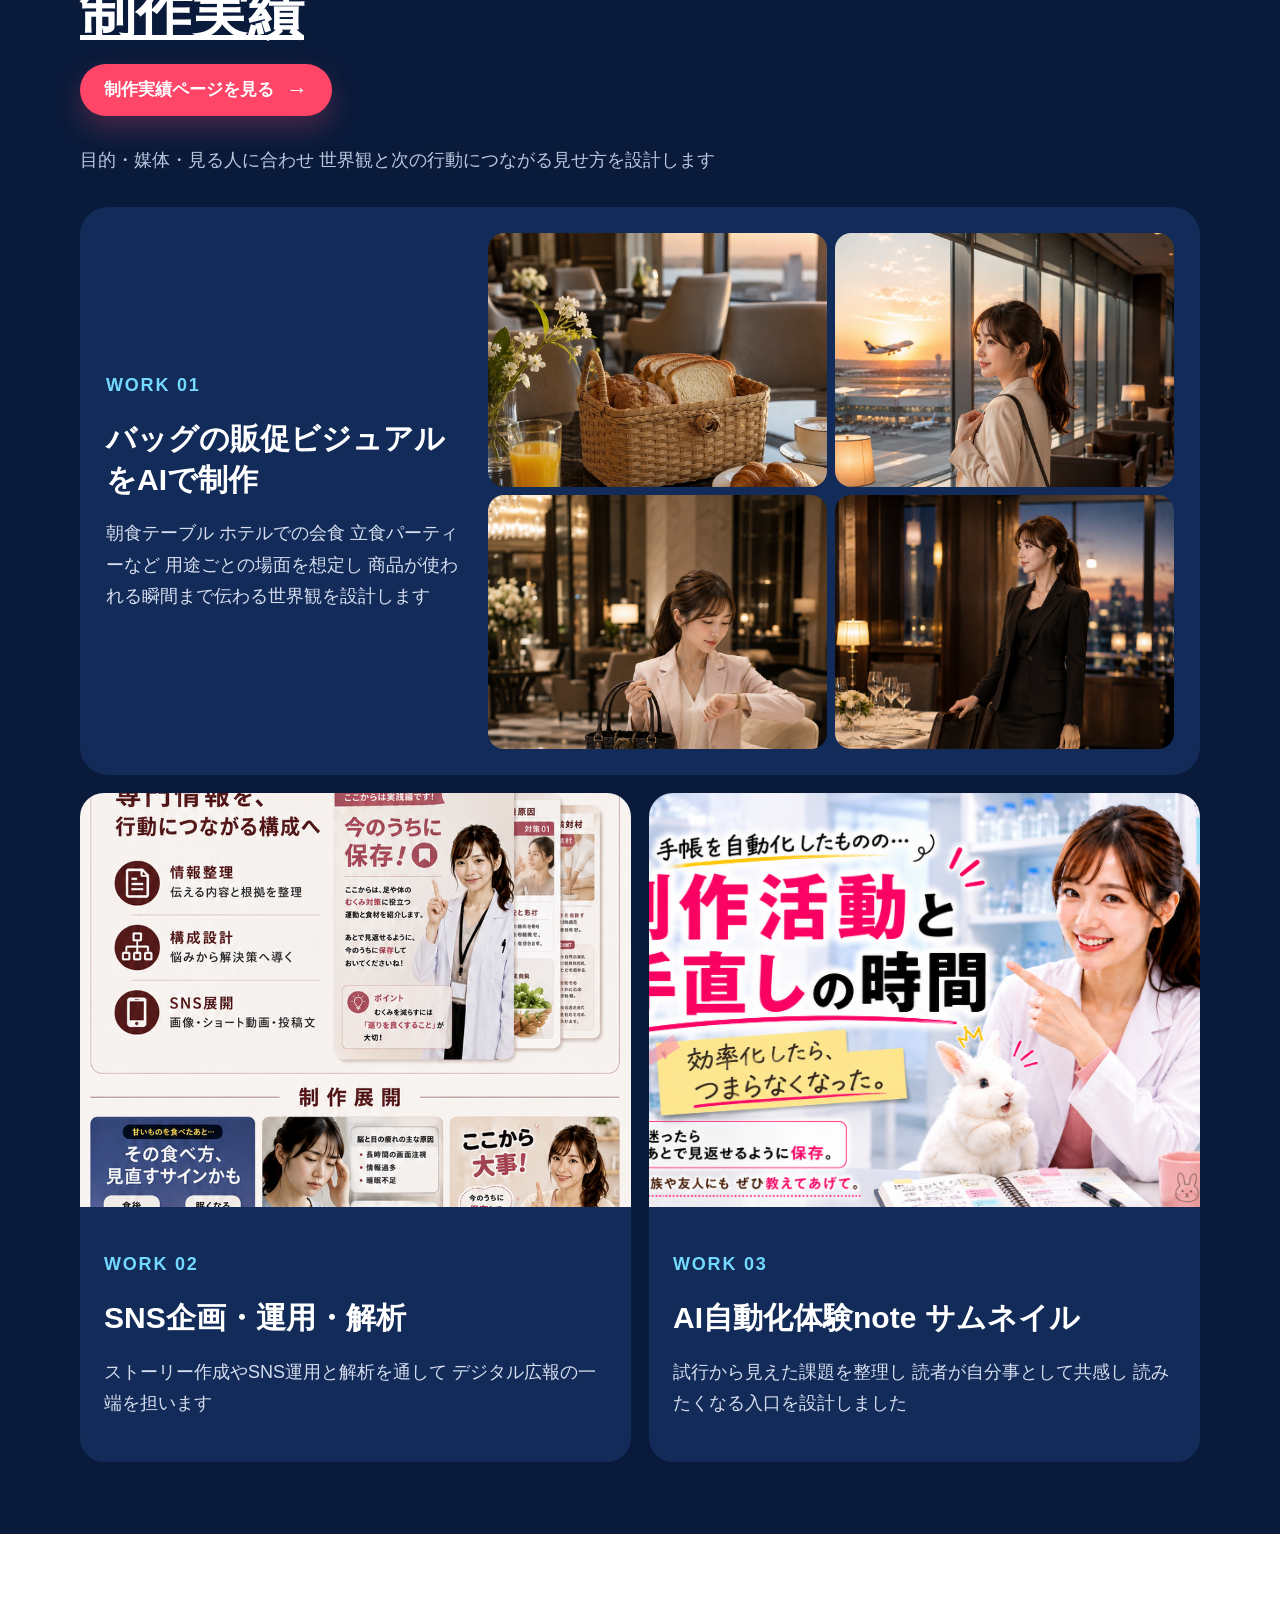
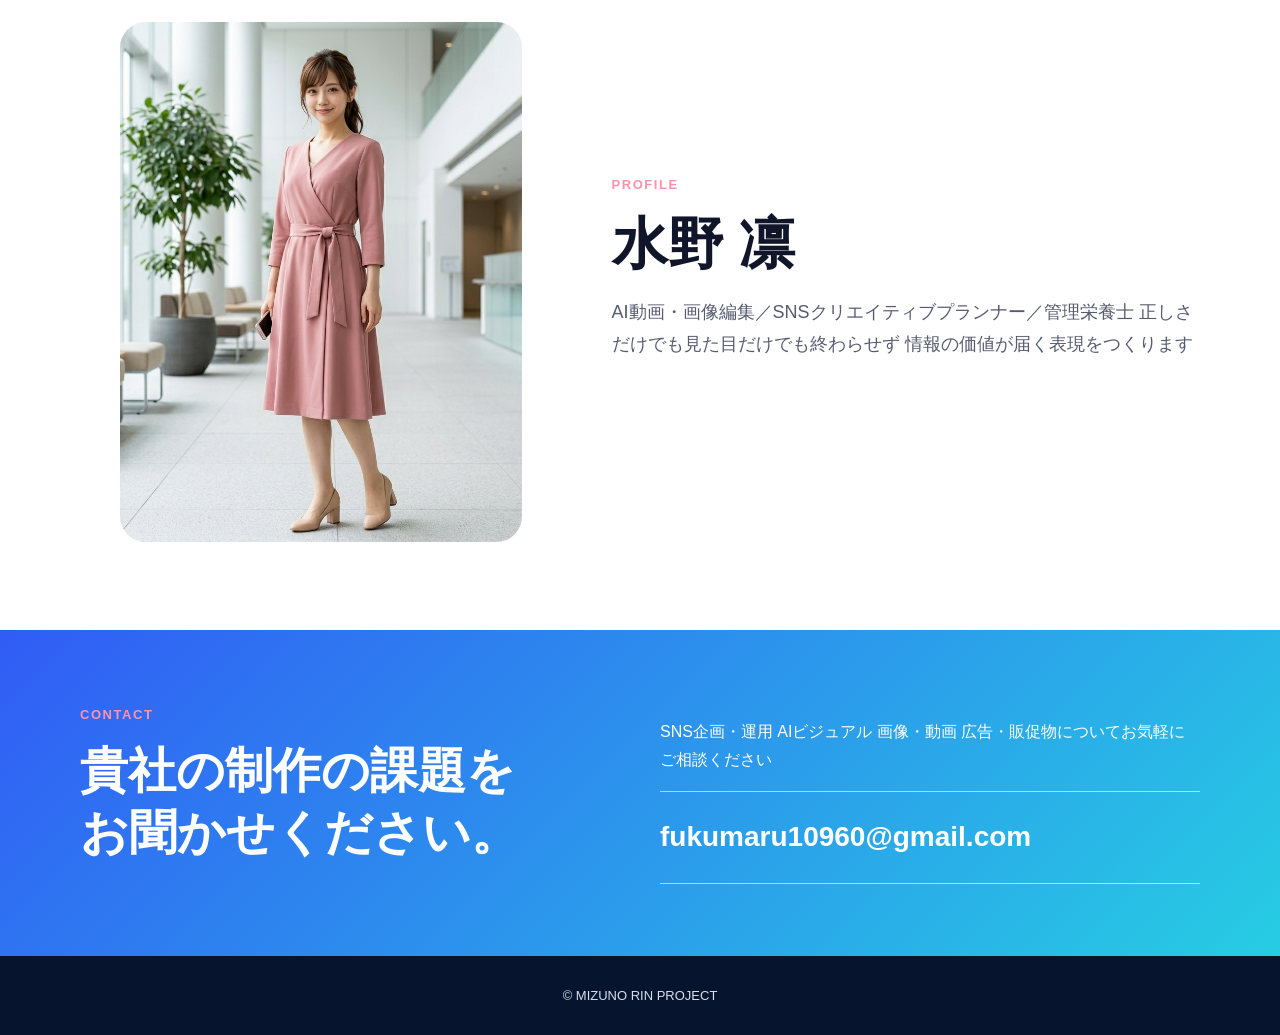
==== commit 027278a8: "Balance final contact headings across pages" ====
--- a/index.html
+++ b/index.html
@@ -42,14 +42,14 @@
     .service-card h3{margin:0;font-size:20px;line-height:1.45}
     .works{background:var(--deep);color:#fff}
     .works .intro{color:#bbc6de}
-    .feature{display:grid;grid-template-columns:.68fr 1.32fr;gap:28px;align-items:center;padding:26px;border-radius:28px;background:#122b59}
+    .feature{display:grid;grid-template-columns:.68fr 1.32fr;gap:28px;align-items:center;padding:26px;border-radius:28px;background:#122b59;color:inherit;text-decoration:none}
     .feature h3,.work-card h3{margin:8px 0 16px;font-size:30px;line-height:1.35}
     .feature p,.work-card p{color:#d7deef;font-size:18px;line-height:1.75}
     .gallery{display:grid;grid-template-columns:1fr 1fr;gap:8px}
     .gallery img{width:100%;aspect-ratio:4/3;object-fit:cover;border-radius:16px}
     .gallery img:nth-child(n+2){object-position:center top}
     .work-grid{display:grid;grid-template-columns:1fr 1fr;gap:18px;margin-top:18px}
-    .work-card{overflow:hidden;border-radius:24px;background:#122b59}
+    .work-card{display:block;overflow:hidden;border-radius:24px;background:#122b59;color:inherit;text-decoration:none}
     .work-card>img{width:100%;aspect-ratio:4/3;object-fit:cover}
     .work-copy{padding:24px}
     .work-index{color:#73d9ff!important;font-weight:900;font-size:14px;letter-spacing:.1em}
@@ -57,6 +57,7 @@
     .about-photo{display:flex;align-items:flex-end;justify-content:center;overflow:hidden;min-height:520px;border-radius:26px;background:linear-gradient(145deg,#f3eaff,#ffdfe6)}
     .about-photo img{width:100%;height:520px;object-fit:cover;object-position:center 24%}
     .contact{background:linear-gradient(135deg,#315cf5,#27cde3);color:#fff}
+    .contact .section-title{max-width:680px;font-size:clamp(30px,4.2vw,48px);line-height:1.3;text-wrap:balance}
     .contact-grid{display:grid;grid-template-columns:1fr 1fr;gap:40px;align-items:center}
     .mail{display:block;padding:20px 0;border-top:1px solid rgba(255,255,255,.6);border-bottom:1px solid rgba(255,255,255,.6);font-size:clamp(18px,3vw,28px);font-weight:900;text-decoration:none;overflow-wrap:anywhere}
     footer{padding:28px 0;background:#07142d;color:#d7deef;text-align:center;font-size:13px}
@@ -84,9 +85,9 @@
   <main>
     <section class="hero" id="top"><div class="wrap hero-grid"><div><p class="eyebrow">MIZUNO RIN PROJECT</p><h1>水野 <span>凛</span></h1><p class="hero-role">AI動画・画像編集／SNSクリエイティブプランナー／管理栄養士</p><p class="lead">管理栄養士として培った「専門情報を正確に分かりやすく伝える力」と企業広報・病院勤務の経験を活かし SNSの企画・制作・運用・分析・改善まで一貫して支援します 正しさだけでも見た目だけでも終わらせず 情報の価値が届く表現をつくります</p><div class="hero-actions"><a class="button primary" href="https://mizunorinproject-web.github.io/portfolio/">制作実績を見る</a><a class="button secondary" href="#contact">相談する</a></div></div><figure class="hero-image"><img src="public/assets/mizuno-rin-suit.png" alt="スーツ姿の水野凛"></figure></div></section>
     <section class="services" id="services"><div class="wrap"><p class="section-label">SERVICES</p><h2 class="section-title">発信や制作の課題を<br>お聞かせください</h2><p class="intro">ご依頼後は素早い共有を心がけ 関係者のフィードバックを反映しながら進めます</p><div class="service-grid"><article class="service-card"><b>01</b><h3>SNS企画・運用・分析・改善</h3></article><article class="service-card"><b>02</b><h3>AI動画・画像制作と編集</h3></article><article class="service-card"><b>03</b><h3>広告・販促クリエイティブ</h3></article><article class="service-card"><b>04</b><h3>実写風AIストーリー漫画</h3></article><article class="service-card"><b>05</b><h3>HPバナー・記事トップ画像</h3></article><article class="service-card"><b>06</b><h3>キャラクター制作</h3></article></div></div></section>
-    <section class="works" id="works"><div class="wrap"><p class="section-label">SELECTED WORKS</p><h2 class="section-title"><a href="/portfolio/">制作実績</a></h2><a class="works-more" href="/portfolio/">制作実績ページを見る <span>→</span></a><p class="intro">目的・媒体・見る人に合わせ 世界観と次の行動につながる見せ方を設計します</p><article class="feature"><div><p class="work-index">WORK 01</p><h3>バッグの販促ビジュアルをAIで制作</h3><p>朝食テーブル ホテルでの会食 立食パーティーなど 用途ごとの場面を想定し 商品が使われる瞬間まで伝わる世界観を設計します</p></div><div class="gallery"><img src="public/assets/basket-breakfast.png" alt="朝食テーブルのカゴバッグ"><img src="public/assets/basket-airport.png" alt="空港ラウンジのカゴバッグ"><img src="public/assets/basket-hotel.png" alt="ホテルでのカゴバッグ"><img src="public/assets/basket-dinner.png" alt="会食でのカゴバッグ"></div></article><div class="work-grid"><article class="work-card"><img src="portfolio2.png" alt="SNS企画・運用・解析の制作実績"><div class="work-copy"><p class="work-index">WORK 02</p><h3>SNS企画・運用・解析</h3><p>ストーリー作成やSNS運用と解析を通して デジタル広報の一端を担います</p></div></article><article class="work-card"><img src="public/assets/ai-note-thumbnail.png" alt="AI自動化体験noteのサムネイル"><div class="work-copy"><p class="work-index">WORK 03</p><h3>AI自動化体験note サムネイル</h3><p>試行から見えた課題を整理し 読者が自分事として共感し 読みたくなる入口を設計しました</p></div></article></div></div></section>
+    <section class="works" id="works"><div class="wrap"><p class="section-label">SELECTED WORKS</p><h2 class="section-title"><a href="https://mizunorinproject-web.github.io/portfolio/">制作実績</a></h2><a class="works-more" href="https://mizunorinproject-web.github.io/portfolio/">制作実績ページを見る <span>→</span></a><p class="intro">目的・媒体・見る人に合わせ 世界観と次の行動につながる見せ方を設計します</p><a class="feature" href="https://mizunorinproject-web.github.io/portfolio/" aria-label="制作実績ページでバッグの販促ビジュアルを見る"><div><p class="work-index">WORK 01</p><h3>バッグの販促ビジュアルをAIで制作</h3><p>朝食テーブル ホテルでの会食 立食パーティーなど 用途ごとの場面を想定し 商品が使われる瞬間まで伝わる世界観を設計します</p></div><div class="gallery"><img src="public/assets/basket-breakfast.png" alt="朝食テーブルのカゴバッグ"><img src="public/assets/basket-airport.png" alt="空港ラウンジのカゴバッグ"><img src="public/assets/basket-hotel.png" alt="ホテルでのカゴバッグ"><img src="public/assets/basket-dinner.png" alt="会食でのカゴバッグ"></div></a><div class="work-grid"><a class="work-card" href="https://mizunorinproject-web.github.io/portfolio/" aria-label="制作実績ページでSNS企画・運用・解析を見る"><img src="portfolio2.png" alt="SNS企画・運用・解析の制作実績"><div class="work-copy"><p class="work-index">WORK 02</p><h3>SNS企画・運用・解析</h3><p>ストーリー作成やSNS運用と解析を通して デジタル広報の一端を担います</p></div></a><a class="work-card" href="https://mizunorinproject-web.github.io/portfolio/" aria-label="制作実績ページでAI自動化体験noteサムネイルを見る"><img src="public/assets/ai-note-thumbnail.png" alt="AI自動化体験noteのサムネイル"><div class="work-copy"><p class="work-index">WORK 03</p><h3>AI自動化体験note サムネイル</h3><p>試行から見えた課題を整理し 読者が自分事として共感し 読みたくなる入口を設計しました</p></div></a></div></div></section>
     <section><div class="wrap about-grid"><figure class="about-photo"><img src="public/assets/mizuno-rin-casual.jpeg" alt="ピンクのカジュアルウェアを着た水野凛"></figure><div><p class="section-label">PROFILE</p><h2 class="section-title">水野 凛</h2><p class="intro">AI動画・画像編集／SNSクリエイティブプランナー／管理栄養士 正しさだけでも見た目だけでも終わらせず 情報の価値が届く表現をつくります</p></div></div></section>
-    <section class="contact" id="contact"><div class="wrap contact-grid"><div><p class="section-label">CONTACT</p><h2 class="section-title">企画から改善まで<br>伝える仕事をひとつの流れで</h2></div><div><p>SNS企画・運用 AIビジュアル 画像・動画 広告・販促物についてお気軽にご相談ください</p><a class="mail" href="mailto:fukumaru10960@gmail.com">fukumaru10960@gmail.com</a></div></div></section>
+    <section class="contact" id="contact"><div class="wrap contact-grid"><div><p class="section-label">CONTACT</p><h2 class="section-title">貴社の制作の課題をお聞かせください。</h2></div><div><p>SNS企画・運用 AIビジュアル 画像・動画 広告・販促物についてお気軽にご相談ください</p><a class="mail" href="mailto:fukumaru10960@gmail.com">fukumaru10960@gmail.com</a></div></div></section>
   </main>
   <footer>© MIZUNO RIN PROJECT</footer>
   <a class="floating" href="#contact">お問い合わせ</a>
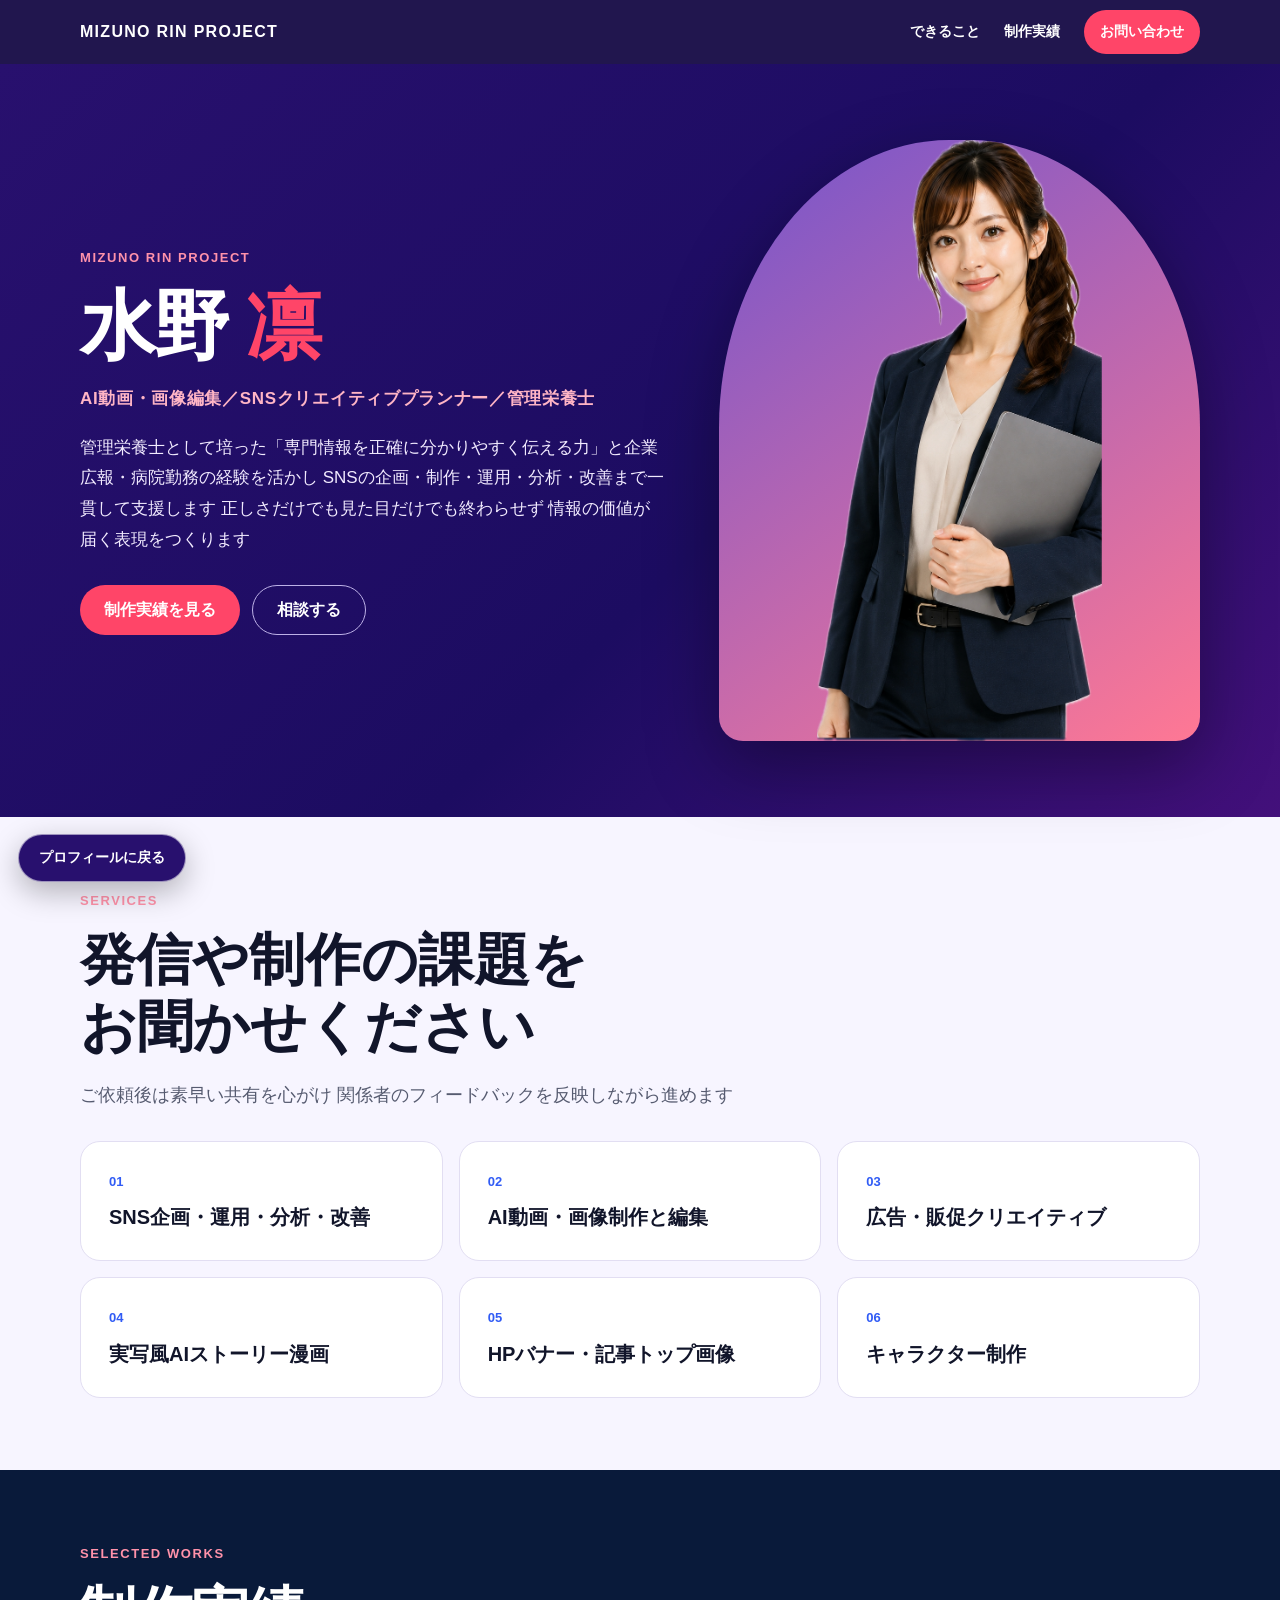
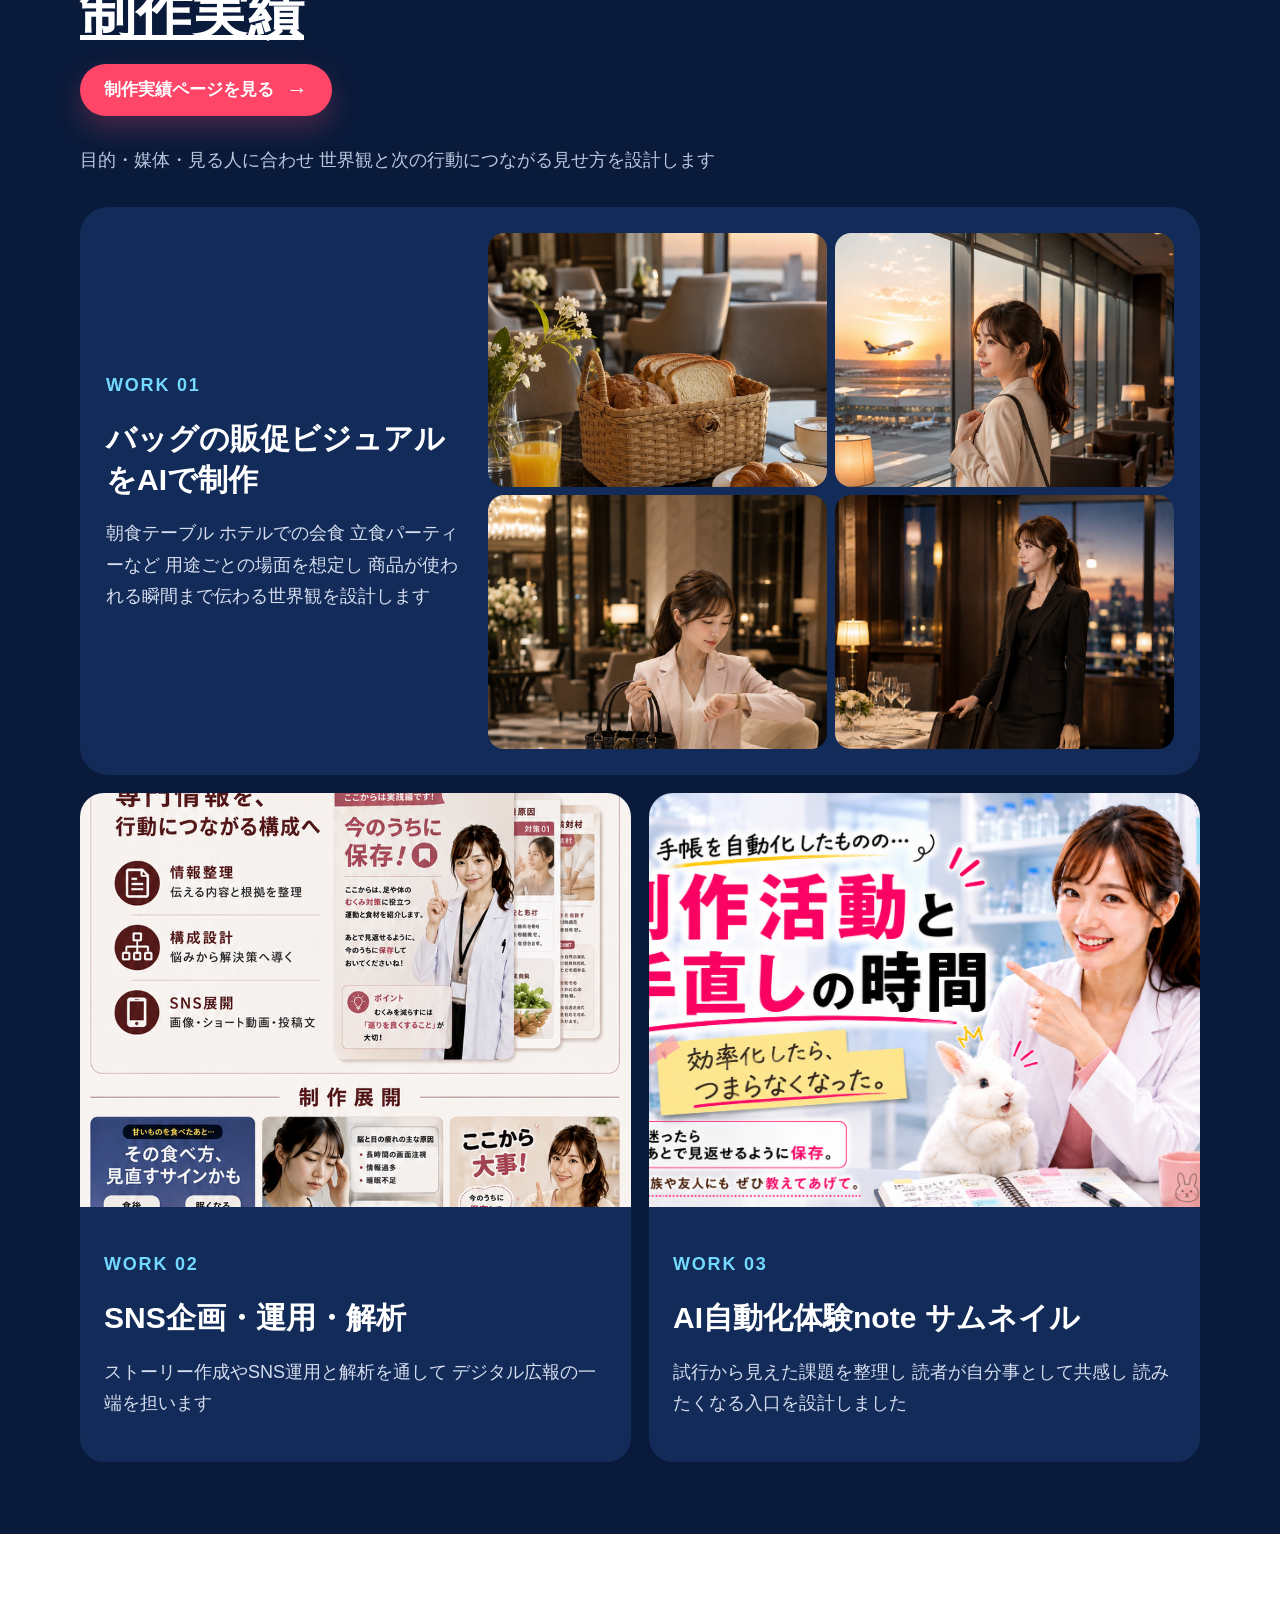
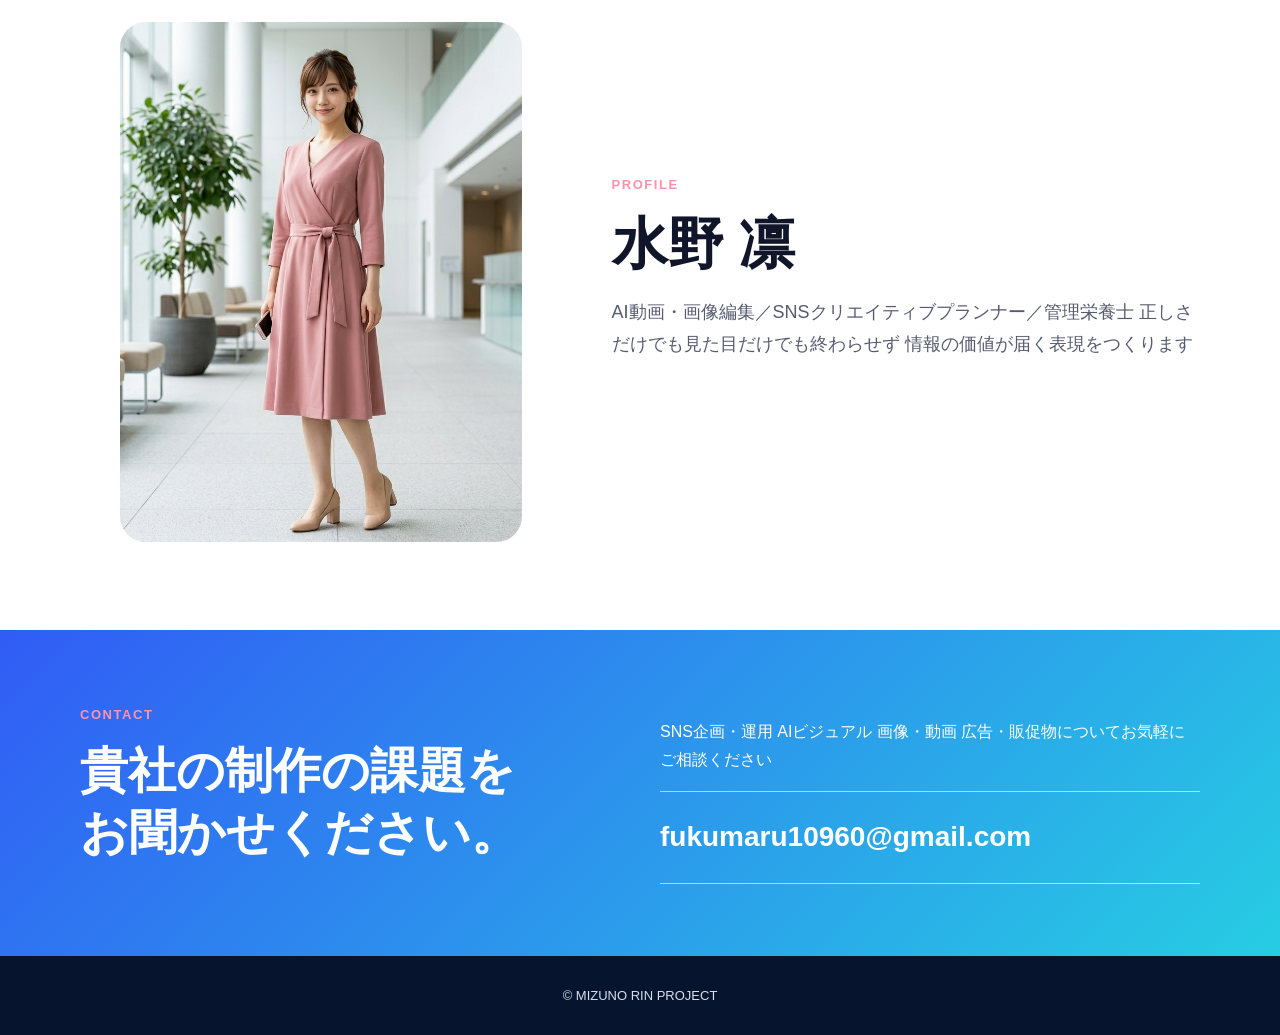
==== commit 18b76c35: "Keep profile return button visible across pages" ====
--- a/index.html
+++ b/index.html
@@ -62,6 +62,7 @@
     .mail{display:block;padding:20px 0;border-top:1px solid rgba(255,255,255,.6);border-bottom:1px solid rgba(255,255,255,.6);font-size:clamp(18px,3vw,28px);font-weight:900;text-decoration:none;overflow-wrap:anywhere}
     footer{padding:28px 0;background:#07142d;color:#d7deef;text-align:center;font-size:13px}
     .floating{display:none}
+    .profile-return{display:flex;position:fixed;left:18px;bottom:18px;z-index:31;min-height:48px;align-items:center;padding:0 20px;border:1px solid rgba(255,255,255,.55);border-radius:999px;background:#28106e;color:#fff;text-decoration:none;font-size:14px;font-weight:900;box-shadow:0 10px 30px rgba(0,0,0,.28)}
     @media(max-width:760px){
       .wrap{width:min(100% - 28px,620px)}
       .nav-inner{min-height:58px}.brand{font-size:13px}.nav-links a:not(.nav-cta){display:none}.nav-links{gap:0}
@@ -86,10 +87,11 @@
     <section class="hero" id="top"><div class="wrap hero-grid"><div><p class="eyebrow">MIZUNO RIN PROJECT</p><h1>水野 <span>凛</span></h1><p class="hero-role">AI動画・画像編集／SNSクリエイティブプランナー／管理栄養士</p><p class="lead">管理栄養士として培った「専門情報を正確に分かりやすく伝える力」と企業広報・病院勤務の経験を活かし SNSの企画・制作・運用・分析・改善まで一貫して支援します 正しさだけでも見た目だけでも終わらせず 情報の価値が届く表現をつくります</p><div class="hero-actions"><a class="button primary" href="https://mizunorinproject-web.github.io/portfolio/">制作実績を見る</a><a class="button secondary" href="#contact">相談する</a></div></div><figure class="hero-image"><img src="public/assets/mizuno-rin-suit.png" alt="スーツ姿の水野凛"></figure></div></section>
     <section class="services" id="services"><div class="wrap"><p class="section-label">SERVICES</p><h2 class="section-title">発信や制作の課題を<br>お聞かせください</h2><p class="intro">ご依頼後は素早い共有を心がけ 関係者のフィードバックを反映しながら進めます</p><div class="service-grid"><article class="service-card"><b>01</b><h3>SNS企画・運用・分析・改善</h3></article><article class="service-card"><b>02</b><h3>AI動画・画像制作と編集</h3></article><article class="service-card"><b>03</b><h3>広告・販促クリエイティブ</h3></article><article class="service-card"><b>04</b><h3>実写風AIストーリー漫画</h3></article><article class="service-card"><b>05</b><h3>HPバナー・記事トップ画像</h3></article><article class="service-card"><b>06</b><h3>キャラクター制作</h3></article></div></div></section>
     <section class="works" id="works"><div class="wrap"><p class="section-label">SELECTED WORKS</p><h2 class="section-title"><a href="https://mizunorinproject-web.github.io/portfolio/">制作実績</a></h2><a class="works-more" href="https://mizunorinproject-web.github.io/portfolio/">制作実績ページを見る <span>→</span></a><p class="intro">目的・媒体・見る人に合わせ 世界観と次の行動につながる見せ方を設計します</p><a class="feature" href="https://mizunorinproject-web.github.io/portfolio/" aria-label="制作実績ページでバッグの販促ビジュアルを見る"><div><p class="work-index">WORK 01</p><h3>バッグの販促ビジュアルをAIで制作</h3><p>朝食テーブル ホテルでの会食 立食パーティーなど 用途ごとの場面を想定し 商品が使われる瞬間まで伝わる世界観を設計します</p></div><div class="gallery"><img src="public/assets/basket-breakfast.png" alt="朝食テーブルのカゴバッグ"><img src="public/assets/basket-airport.png" alt="空港ラウンジのカゴバッグ"><img src="public/assets/basket-hotel.png" alt="ホテルでのカゴバッグ"><img src="public/assets/basket-dinner.png" alt="会食でのカゴバッグ"></div></a><div class="work-grid"><a class="work-card" href="https://mizunorinproject-web.github.io/portfolio/" aria-label="制作実績ページでSNS企画・運用・解析を見る"><img src="portfolio2.png" alt="SNS企画・運用・解析の制作実績"><div class="work-copy"><p class="work-index">WORK 02</p><h3>SNS企画・運用・解析</h3><p>ストーリー作成やSNS運用と解析を通して デジタル広報の一端を担います</p></div></a><a class="work-card" href="https://mizunorinproject-web.github.io/portfolio/" aria-label="制作実績ページでAI自動化体験noteサムネイルを見る"><img src="public/assets/ai-note-thumbnail.png" alt="AI自動化体験noteのサムネイル"><div class="work-copy"><p class="work-index">WORK 03</p><h3>AI自動化体験note サムネイル</h3><p>試行から見えた課題を整理し 読者が自分事として共感し 読みたくなる入口を設計しました</p></div></a></div></div></section>
-    <section><div class="wrap about-grid"><figure class="about-photo"><img src="public/assets/mizuno-rin-casual.jpeg" alt="ピンクのカジュアルウェアを着た水野凛"></figure><div><p class="section-label">PROFILE</p><h2 class="section-title">水野 凛</h2><p class="intro">AI動画・画像編集／SNSクリエイティブプランナー／管理栄養士 正しさだけでも見た目だけでも終わらせず 情報の価値が届く表現をつくります</p></div></div></section>
+    <section id="profile"><div class="wrap about-grid"><figure class="about-photo"><img src="public/assets/mizuno-rin-casual.jpeg" alt="ピンクのカジュアルウェアを着た水野凛"></figure><div><p class="section-label">PROFILE</p><h2 class="section-title">水野 凛</h2><p class="intro">AI動画・画像編集／SNSクリエイティブプランナー／管理栄養士 正しさだけでも見た目だけでも終わらせず 情報の価値が届く表現をつくります</p></div></div></section>
     <section class="contact" id="contact"><div class="wrap contact-grid"><div><p class="section-label">CONTACT</p><h2 class="section-title">貴社の制作の課題をお聞かせください。</h2></div><div><p>SNS企画・運用 AIビジュアル 画像・動画 広告・販促物についてお気軽にご相談ください</p><a class="mail" href="mailto:fukumaru10960@gmail.com">fukumaru10960@gmail.com</a></div></div></section>
   </main>
   <footer>© MIZUNO RIN PROJECT</footer>
+  <a class="profile-return" href="https://mizunorinproject-web.github.io/#profile">プロフィールに戻る</a>
   <a class="floating" href="#contact">お問い合わせ</a>
 </body>
 </html>
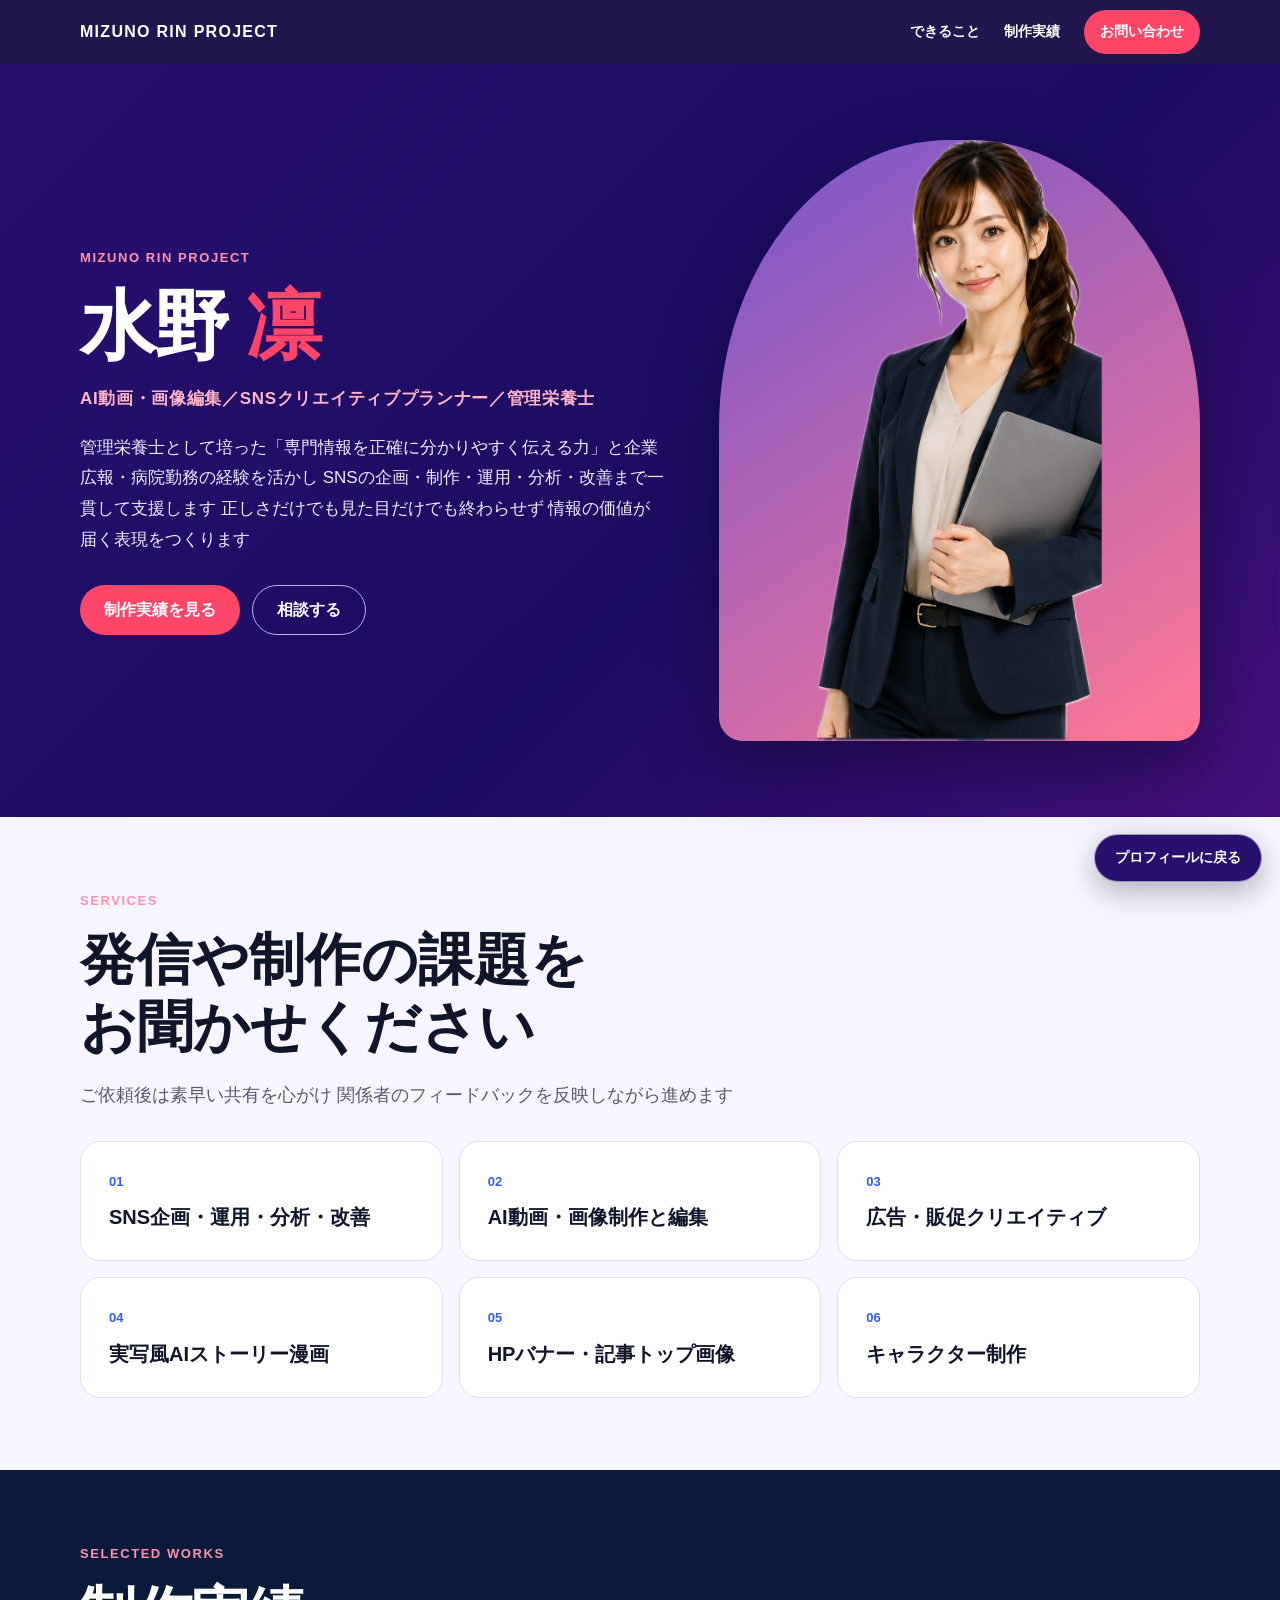
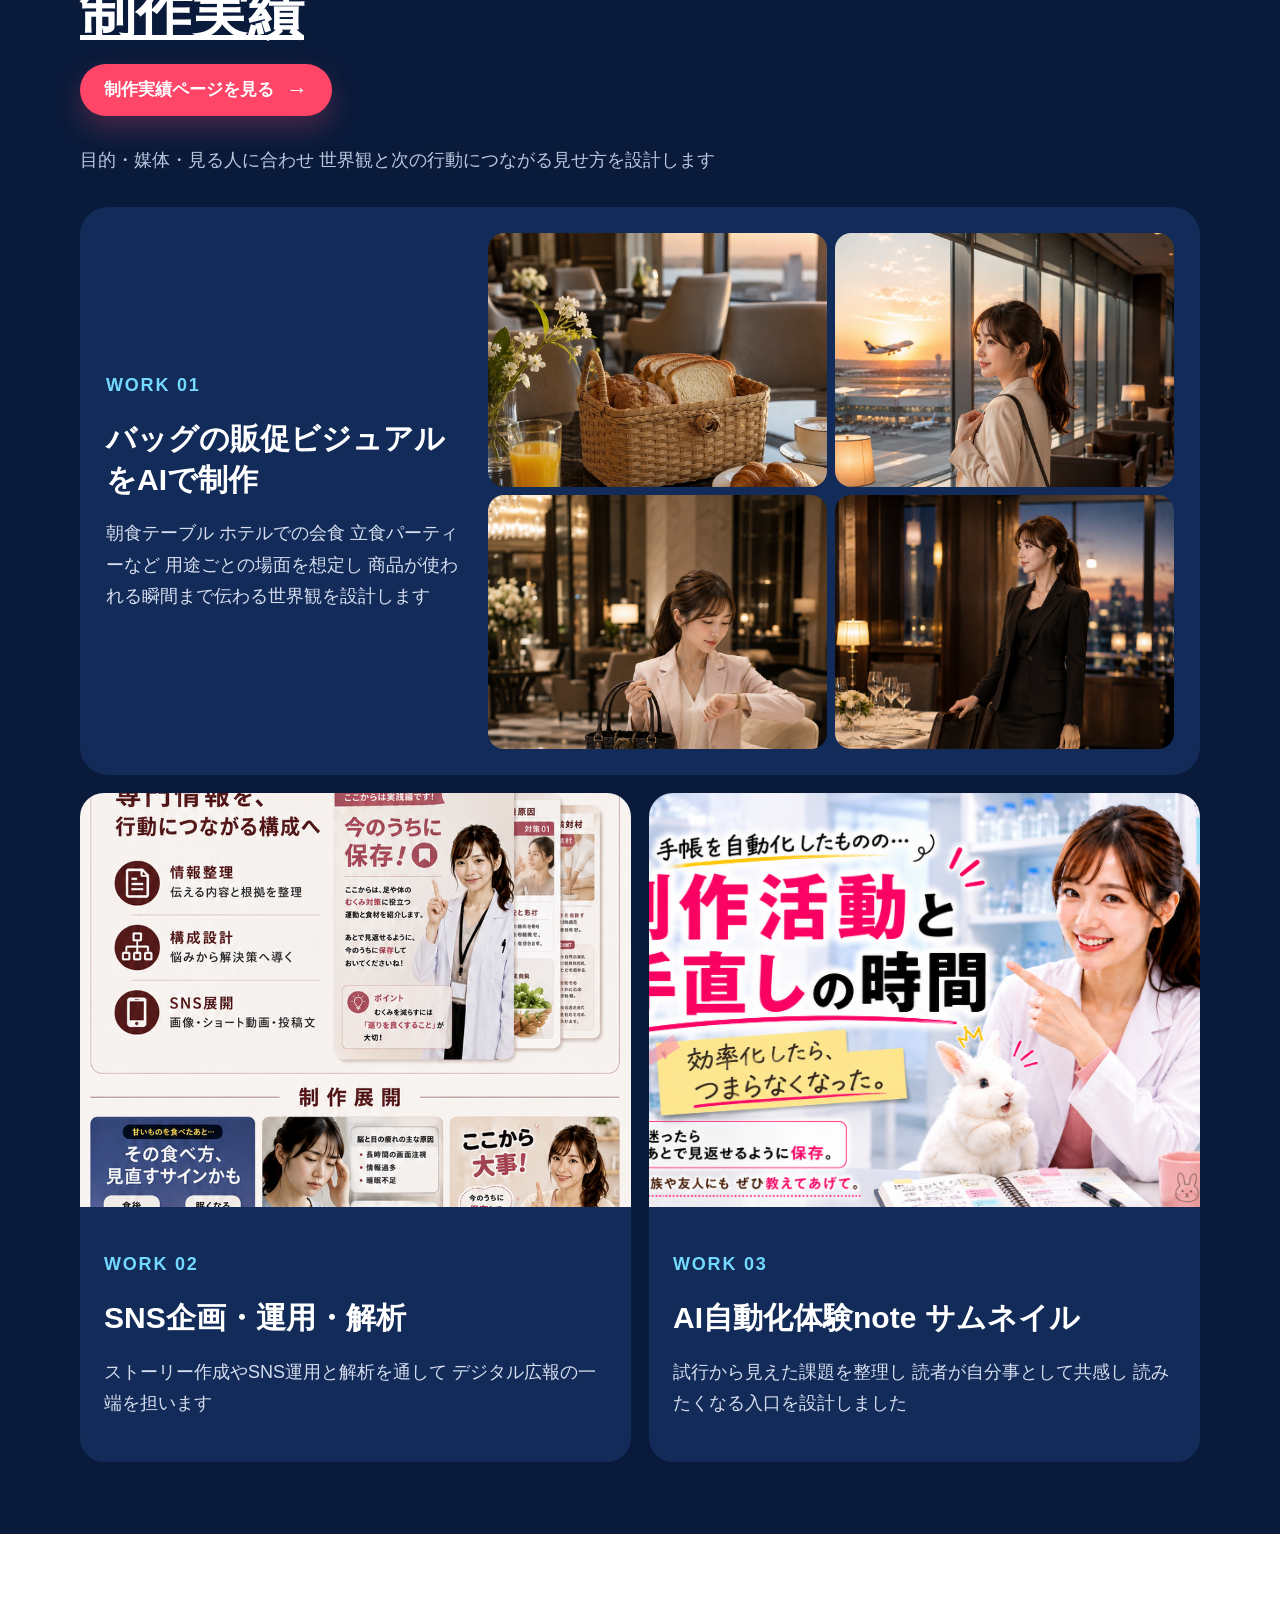
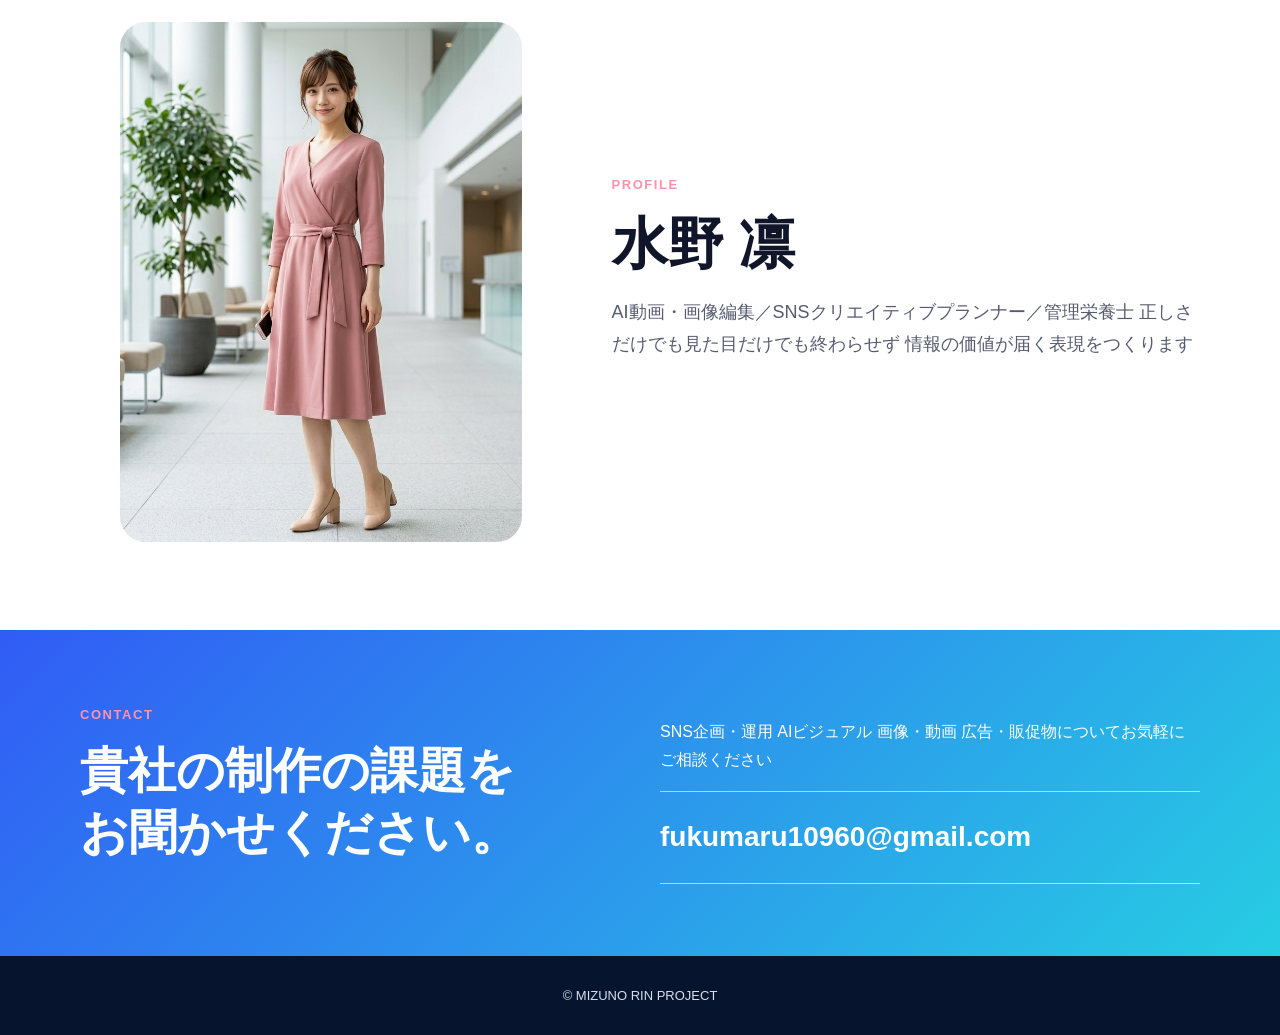
==== commit 3ebbb241: "Move profile return control to bottom right" ====
--- a/index.html
+++ b/index.html
@@ -62,7 +62,7 @@
     .mail{display:block;padding:20px 0;border-top:1px solid rgba(255,255,255,.6);border-bottom:1px solid rgba(255,255,255,.6);font-size:clamp(18px,3vw,28px);font-weight:900;text-decoration:none;overflow-wrap:anywhere}
     footer{padding:28px 0;background:#07142d;color:#d7deef;text-align:center;font-size:13px}
     .floating{display:none}
-    .profile-return{display:flex;position:fixed;left:18px;bottom:18px;z-index:31;min-height:48px;align-items:center;padding:0 20px;border:1px solid rgba(255,255,255,.55);border-radius:999px;background:#28106e;color:#fff;text-decoration:none;font-size:14px;font-weight:900;box-shadow:0 10px 30px rgba(0,0,0,.28)}
+    .profile-return{display:flex;position:fixed;right:18px;bottom:18px;z-index:31;min-height:48px;align-items:center;padding:0 20px;border:1px solid rgba(255,255,255,.55);border-radius:999px;background:#28106e;color:#fff;text-decoration:none;font-size:14px;font-weight:900;box-shadow:0 10px 30px rgba(0,0,0,.28)}
     @media(max-width:760px){
       .wrap{width:min(100% - 28px,620px)}
       .nav-inner{min-height:58px}.brand{font-size:13px}.nav-links a:not(.nav-cta){display:none}.nav-links{gap:0}
@@ -73,7 +73,7 @@
       .service-grid,.work-grid{grid-template-columns:1fr}.service-card{padding:22px}
       .feature{padding:18px}.feature h3,.work-card h3{font-size:25px}.feature p,.work-card p{font-size:17px}.gallery{gap:7px}.gallery img{border-radius:10px}
       .work-copy{padding:20px}.about-photo{min-height:420px}.about-photo img{height:420px}
-      .floating{display:flex;position:fixed;right:14px;bottom:14px;z-index:30;min-height:48px;align-items:center;padding:0 18px;border-radius:999px;background:var(--pink);color:#fff;text-decoration:none;font-weight:900;box-shadow:0 10px 30px rgba(0,0,0,.28)}
+      .floating{display:flex;position:fixed;right:14px;bottom:76px;z-index:30;min-height:48px;align-items:center;padding:0 18px;border-radius:999px;background:var(--pink);color:#fff;text-decoration:none;font-weight:900;box-shadow:0 10px 30px rgba(0,0,0,.28)}
     }
   
     .works-more{display:inline-flex;min-height:52px;align-items:center;gap:12px;margin:0 0 28px;padding:0 24px;border-radius:999px;color:#fff;background:var(--pink);font-size:17px;font-weight:900;text-decoration:none;box-shadow:0 12px 28px rgba(239,77,108,.28)}
